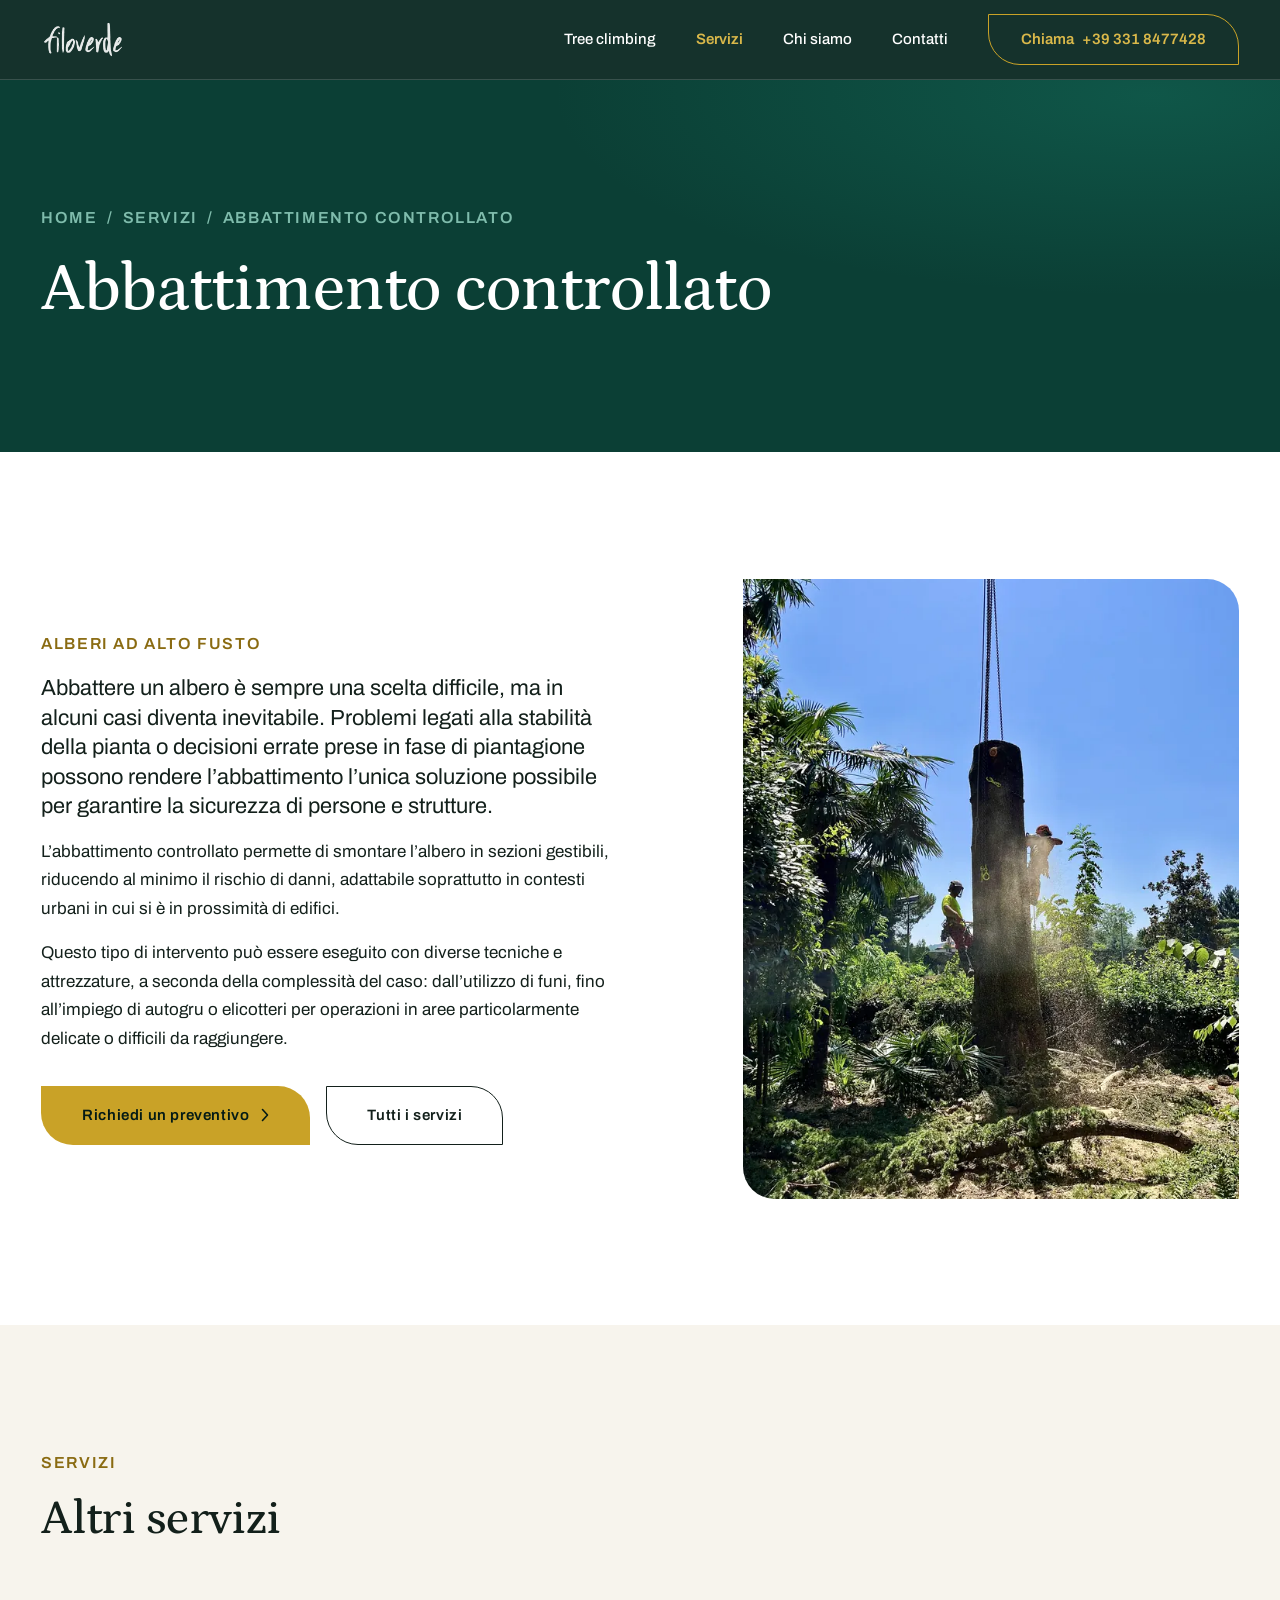
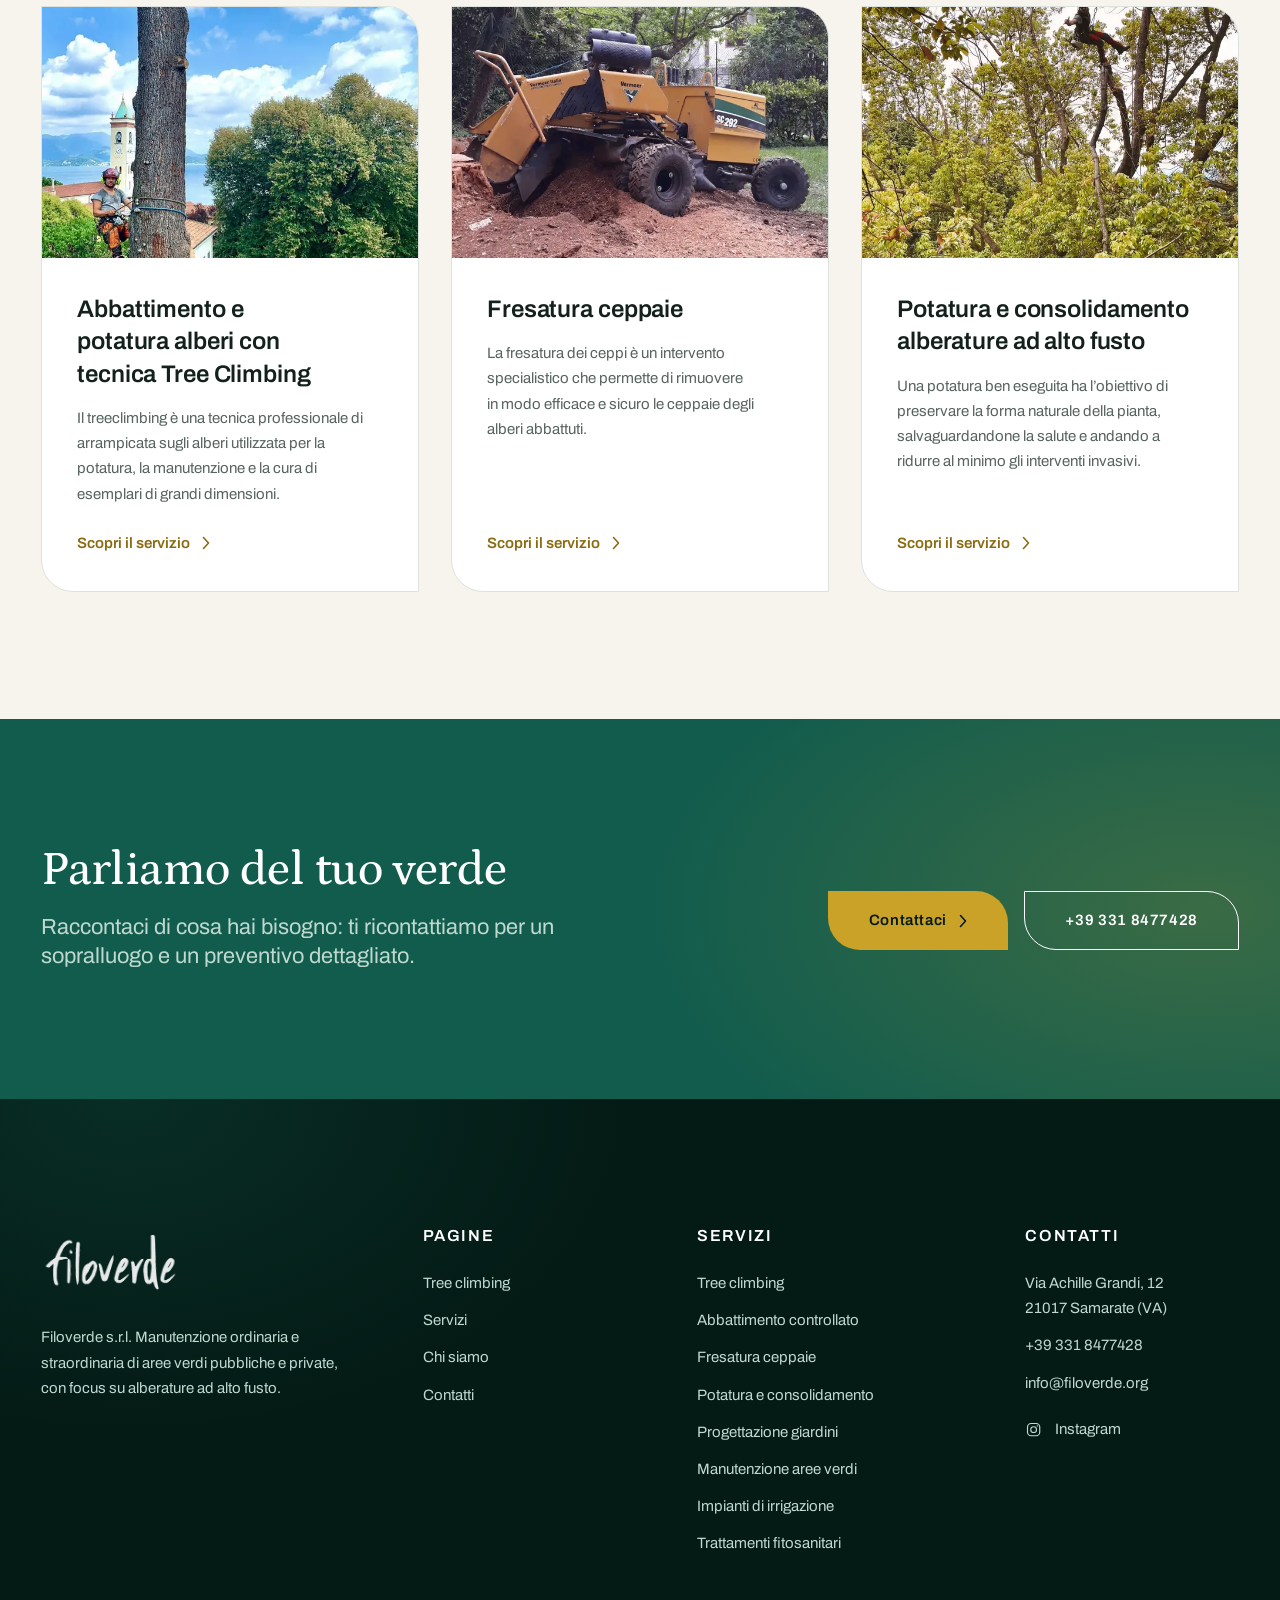
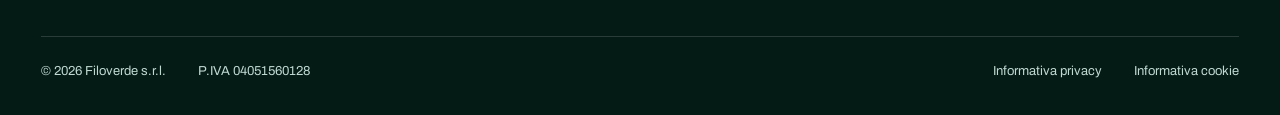
==== mockup/abbattimento-controllato.html @ c6e6986a "Mockup" ====
<!doctype html>
<html lang="it">
<head>
<meta charset="utf-8">
<meta name="viewport" content="width=device-width, initial-scale=1, viewport-fit=cover">
<meta name="theme-color" content="#0B3F35">
<link rel="icon" href="../assets/favicon/favicon.ico" sizes="48x48">
<link rel="icon" type="image/png" sizes="32x32" href="../assets/favicon/favicon32.png">
<link rel="icon" type="image/png" sizes="16x16" href="../assets/favicon/favicon16.png">
<link rel="icon" type="image/png" sizes="192x192" href="../assets/favicon/favicon192.png">
<link rel="apple-touch-icon" href="../assets/favicon/appletouchicon.png">
<title>Abbattimento controllato | Filoverde Srl</title>
<meta name="description" content="Abbattere un albero è sempre una scelta difficile, ma in alcuni casi diventa inevitabile.">
<link rel="preconnect" href="https://fonts.googleapis.com">
<link rel="preconnect" href="https://fonts.gstatic.com" crossorigin>
<link href="https://fonts.googleapis.com/css2?family=Archivo:ital,wght@0,400;0,500;0,600;1,400&amp;family=Petrona:ital,wght@0,400;0,500;0,600;1,400&amp;display=swap" rel="stylesheet">
<link rel="stylesheet" href="assets/css/style.css">
</head>
<body>
<a class="salta-al-contenuto" href="#contenuto">Salta al contenuto</a>

<header class="testata">
  <div class="contenitore testata__riga">
    <a class="testata__logo" href="index.html" aria-label="Filoverde, torna alla home">
      <img src="../assets/images/logo/logofiloverdebianco.webp" alt="Filoverde" width="604" height="330">
    </a>
    <button class="menu-toggle" type="button" aria-expanded="false" aria-controls="nav-principale" aria-label="Apri il menu"><svg class="menu-icona" viewBox="0 0 28 28" aria-hidden="true" focusable="false"><path class="menu-icona__asta" d="M7 5v18"/><path class="menu-icona__alto" d="M7 5h14"/><path class="menu-icona__medio" d="M7 14h10"/></svg></button>
    <nav class="testata__nav" id="nav-principale" aria-label="Navigazione principale">
      <ul>
        <li><a href="tree-climbing.html">Tree climbing</a></li>
        <li><a href="servizi.html" aria-current="true">Servizi</a></li>
        <li><a href="chi-siamo.html">Chi siamo</a></li>
        <li><a href="contatti.html">Contatti</a></li>
        <li><a class="testata__tel" href="tel:+393318477428"><span class="etichetta-tel">Chiama</span> +39 331 8477428</a></li>
      </ul>
    </nav>
  </div>
</header>

<main id="contenuto">
  <section class="pagina-testata">
    <div class="contenitore" data-reveal>
      <nav class="briciole" aria-label="Percorso"><a href="index.html">Home</a> &nbsp;/&nbsp; <a href="servizi.html">Servizi</a> &nbsp;/&nbsp; Abbattimento controllato</nav>
      <h1>Abbattimento controllato</h1>
    </div>
  </section>

  <section class="sezione">
    <div class="contenitore duecolonne">
      <div class="servizio__testo" data-reveal>
        <p class="etichetta">Alberi ad alto fusto</p>
        <p class="apertura">Abbattere un albero è sempre una scelta difficile, ma in alcuni casi diventa inevitabile. Problemi legati alla stabilità della pianta o decisioni errate prese in fase di piantagione possono rendere l’abbattimento l’unica soluzione possibile per garantire la sicurezza di persone e strutture.</p>
        <p>L’abbattimento controllato permette di smontare l’albero in sezioni gestibili, riducendo al minimo il rischio di danni, adattabile soprattutto in contesti urbani in cui si è in prossimità di edifici.</p>
        <p>Questo tipo di intervento può essere eseguito con diverse tecniche e attrezzature, a seconda della complessità del caso: dall’utilizzo di funi, fino all’impiego di autogru o elicotteri per operazioni in aree particolarmente delicate o difficili da raggiungere.</p>
        <div class="azioni">
          <a class="btn btn--primario" href="contatti.html">Richiedi un preventivo <svg class="freccia" viewBox="0 0 8 14" aria-hidden="true" focusable="false"><path d="M1.5 1.5 6.5 7l-5 5.5"/></svg></a>
          <a class="btn btn--fantasma" href="servizi.html">Tutti i servizi</a>
        </div>
      </div>
      <div class="ritratto" data-reveal><img src="../assets/images/foto/abbattimentocontrollato01.webp" srcset="../assets/images/foto/w640/abbattimentocontrollato01.webp 640w, ../assets/images/foto/w1024/abbattimentocontrollato01.webp 1024w, ../assets/images/foto/abbattimentocontrollato01.webp 1800w" sizes="(min-width:64em) 40vw, 100vw" alt="Fusto di un albero sezionato e calato a terra con funi durante un abbattimento controllato" width="1800" height="2400"></div>
    </div>
  </section>

  <section class="sezione sezione--chiara">
    <div class="contenitore">
      <div class="intro" data-reveal>
        <p class="etichetta">Servizi</p>
        <h2>Altri servizi</h2>
      </div>
      <div class="griglia scaglionato">
        <article class="scheda">
          <div class="scheda__media"><img src="../assets/images/foto/treeclimbingabbattimento01.webp" srcset="../assets/images/foto/w640/treeclimbingabbattimento01.webp 640w, ../assets/images/foto/treeclimbingabbattimento01.webp 1006w" sizes="(min-width:64em) 300px, (min-width:40em) 50vw, 100vw" alt="Arboricoltore in tree climbing sul fusto di un albero ad alto fusto" width="1006" height="1130" loading="lazy"></div>
          <div class="scheda__corpo">
            <h3><a class="scheda__titolo" href="tree-climbing.html">Abbattimento e potatura alberi con tecnica Tree Climbing</a></h3>
            <p>Il treeclimbing è una tecnica professionale di arrampicata sugli alberi utilizzata per la potatura, la manutenzione e la cura di esemplari di grandi dimensioni.</p>
            <span class="scheda__vai" aria-hidden="true">Scopri il servizio <svg class="freccia" viewBox="0 0 8 14" aria-hidden="true" focusable="false"><path d="M1.5 1.5 6.5 7l-5 5.5"/></svg></span>
          </div>
        </article>
        <article class="scheda">
          <div class="scheda__media"><img src="../assets/images/foto/fresaturaceppaia01.webp" srcset="../assets/images/foto/w640/fresaturaceppaia01.webp 640w, ../assets/images/foto/fresaturaceppaia01.webp 900w" sizes="(min-width:64em) 300px, (min-width:40em) 50vw, 100vw" alt="Fresa per ceppaie al lavoro su un ceppo residuo" width="900" height="1600" loading="lazy"></div>
          <div class="scheda__corpo">
            <h3><a class="scheda__titolo" href="fresatura-ceppaie.html">Fresatura ceppaie</a></h3>
            <p>La fresatura dei ceppi è un intervento specialistico che permette di rimuovere in modo efficace e sicuro le ceppaie degli alberi abbattuti.</p>
            <span class="scheda__vai" aria-hidden="true">Scopri il servizio <svg class="freccia" viewBox="0 0 8 14" aria-hidden="true" focusable="false"><path d="M1.5 1.5 6.5 7l-5 5.5"/></svg></span>
          </div>
        </article>
        <article class="scheda">
          <div class="scheda__media"><img src="../assets/images/foto/treeclimbingchiomaalta01.webp" srcset="../assets/images/foto/w640/treeclimbingchiomaalta01.webp 640w, ../assets/images/foto/w1024/treeclimbingchiomaalta01.webp 1024w, ../assets/images/foto/treeclimbingchiomaalta01.webp 1800w" sizes="(min-width:64em) 300px, (min-width:40em) 50vw, 100vw" alt="Operatore su fune nella chioma alta di un albero" width="1800" height="2400" loading="lazy"></div>
          <div class="scheda__corpo">
            <h3><a class="scheda__titolo" href="potatura-consolidamento.html">Potatura e consolidamento alberature ad alto fusto</a></h3>
            <p>Una potatura ben eseguita ha l’obiettivo di preservare la forma naturale della pianta, salvaguardandone la salute e andando a ridurre al minimo gli interventi invasivi.</p>
            <span class="scheda__vai" aria-hidden="true">Scopri il servizio <svg class="freccia" viewBox="0 0 8 14" aria-hidden="true" focusable="false"><path d="M1.5 1.5 6.5 7l-5 5.5"/></svg></span>
          </div>
        </article>
      </div>
    </div>
  </section>

  <section class="fascia-cta">
    <div class="contenitore">
      <div>
        <h2>Parliamo del tuo verde</h2>
        <p>Raccontaci di cosa hai bisogno: ti ricontattiamo per un sopralluogo e un preventivo dettagliato.</p>
      </div>
      <div class="fascia-cta__azioni azioni">
        <a class="btn btn--primario" href="contatti.html">Contattaci <svg class="freccia" viewBox="0 0 8 14" aria-hidden="true" focusable="false"><path d="M1.5 1.5 6.5 7l-5 5.5"/></svg></a>
        <a class="btn btn--fantasma" href="tel:+393318477428">+39 331 8477428</a>
      </div>
    </div>
  </section>

</main>

<footer class="pie">
  <div class="contenitore">
    <div class="pie__griglia">
      <div>
        <img class="pie__logo" src="../assets/images/logo/logofiloverdebianco.webp" alt="Filoverde" width="604" height="330" loading="lazy">
        <p>Filoverde s.r.l. Manutenzione ordinaria e straordinaria di aree verdi pubbliche e private, con focus su alberature ad alto fusto.</p>
      </div>
      <div>
        <h3>Pagine</h3>
        <ul>
          <li><a href="tree-climbing.html">Tree climbing</a></li>
          <li><a href="servizi.html">Servizi</a></li>
          <li><a href="chi-siamo.html">Chi siamo</a></li>
          <li><a href="contatti.html">Contatti</a></li>
        </ul>
      </div>
      <div>
        <h3>Servizi</h3>
        <ul class="pie__servizi">
          <li><a href="tree-climbing.html">Tree climbing</a></li>
          <li><a href="abbattimento-controllato.html">Abbattimento controllato</a></li>
          <li><a href="fresatura-ceppaie.html">Fresatura ceppaie</a></li>
          <li><a href="potatura-consolidamento.html">Potatura e consolidamento</a></li>
          <li><a href="progettazione-giardini.html">Progettazione giardini</a></li>
          <li><a href="manutenzione-aree-verdi.html">Manutenzione aree verdi</a></li>
          <li><a href="impianti-irrigazione.html">Impianti di irrigazione</a></li>
          <li><a href="trattamenti-fitosanitari.html">Trattamenti fitosanitari</a></li>
        </ul>
      </div>
      <div>
        <h3>Contatti</h3>
        <ul>
          <li><a href="https://www.google.it/maps/place/Via+Achille+Grandi,+12,+21017+Samarate+VA/@45.6338432,8.7834345,17z/data=!3m1!4b1!4m6!3m5!1s0x47868a1aed6e4475:0x89fbb16073cb19a6!8m2!3d45.6338432!4d8.7860094!16s%2Fg%2F11c196dpxr?entry=ttu&amp;g_ep=EgoyMDI2MTAwNy4wIKXMDSoASAFQAw%3D%3D" target="_blank" rel="noopener noreferrer">Via Achille Grandi, 12<br>21017 Samarate (VA)<span class="sr-only"> (apre Google Maps in una nuova scheda)</span></a></li>
          <li><a href="tel:+393318477428">+39 331 8477428</a></li>
          <li><a href="mailto:info@filoverde.org">info@filoverde.org</a></li>
          <li><a class="social" href="https://www.instagram.com/filoverdesrl/" target="_blank" rel="noopener noreferrer"><svg class="social__icona" viewBox="0 0 24 24" aria-hidden="true" focusable="false"><rect x="3.5" y="3.5" width="17" height="17" rx="5"/><circle cx="12" cy="12" r="4"/><circle class="social__punto" cx="17.2" cy="6.8" r="1"/></svg> Instagram<span class="sr-only"> (si apre in una nuova scheda)</span></a></li>
        </ul>
      </div>
    </div>
    <div class="pie__legale">
      <span>&copy; 2026 Filoverde s.r.l.</span>
      <span>P.IVA 04051560128</span>
      <ul class="pie__link"><li><a href="https://www.filoverde.org/informativa-sulla-privacy" target="_blank" rel="noopener noreferrer">Informativa privacy</a></li><li><a href="https://www.filoverde.org/informativa-sui-cookie" target="_blank" rel="noopener noreferrer">Informativa cookie</a></li></ul>
    </div>
  </div>
</footer>

<script src="assets/js/nav.js"></script>
</body>
</html>
---- mockup/assets/css/style.css ----
/* ==========================================================================
   Filo Verde - Design System (mockup)

   Il marchio e' un pennello a mano: il font display lo richiama.
   Forma a foglia e corda usate con parsimonia, in pochi punti scelti.
   ========================================================================== */

:root{

  /* --- Colore ----------------------------------------------------------- */
  --verde-950:#041A15;
  --verde-900:#07261F;
  --verde-800:#0B3F35;   /* dal sito attuale */
  --verde-700:#125C4D;   /* dal sito attuale */
  --verde-500:#1B947B;   /* dal sito attuale */
  --verde-300:#7FBCAC;
  --verde-200:#BFD9D1;
  --verde-050:#EDF3F0;

  /* Ottone: accento. Il gradino cambia col fondo, per restare sopra AA.
     400 su fondo scuro (6.14:1 su verde-800)
     600 su fondo chiaro (5.01:1 su bianco)
     500 come riempimento, con testo verde-950 sopra (7.46:1) */
  --ottone-700:#6B5210;
  --ottone-600:#8A6B12;
  --ottone-500:#C9A227;
  --ottone-400:#D9B84A;
  --ottone-100:#F3EAD0;

  --corteccia:#6B5A48;
  --sabbia:#F7F4ED;
  --carta:#FFFFFF;
  --inchiostro:#13201B;
  --grigio:#56635E;
  --linea:#DCE3DF;
  --linea-scura:rgba(255,255,255,.15);

  /* --- Tipografia -------------------------------------------------------
     Petrona: serif umanista caldo, di radice calligrafica ma non decorativo.
     Organico e leggibile, in contrasto col grotesque geometrico di Archivo.
     Display solo per h1, h2 e citazione; tutto il resto e' Archivo.
     ---------------------------------------------------------------------- */
  --font-display:"Petrona","Iowan Old Style",Georgia,serif;
  --font-testo:"Archivo",system-ui,-apple-system,sans-serif;

  --t-micro:.75rem;
  --t-xs:.8125rem;
  --t-sm:.9375rem;
  --t-etichetta:clamp(.8125rem,.62rem + .9vw,1rem); /* occhielli: 16px da ~680px in su, piu' piccoli su telefono per restare su una riga */
  --t-body:clamp(1rem,.97rem + .16vw,1.0625rem);
  --t-lead:clamp(1.125rem,1.03rem + .42vw,1.375rem);
  --t-h4:clamp(1.0625rem,1.02rem + .2vw,1.1875rem);
  --t-h3:clamp(1.25rem,1.11rem + .6vw,1.5rem);
  --t-h2:clamp(1.875rem,1.42rem + 1.95vw,3rem);
  --t-h1:clamp(2.375rem,1.65rem + 3.2vw,4.5rem);
  --t-cifra:clamp(2.25rem,1.6rem + 2.6vw,3.25rem);

  --interlinea-stretta:1.08;
  --interlinea-media:1.35;
  --interlinea-larga:1.68;

  /* --- Spazio ----------------------------------------------------------- */
  --s1:.25rem; --s2:.5rem;  --s3:.75rem; --s4:1rem;   --s5:1.25rem;
  --s6:1.5rem; --s7:2rem;   --s8:2.5rem; --s9:3rem;   --s10:4rem;
  --s11:5rem;  --s12:6rem;

  --spazio-sezione:clamp(4.5rem,2.8rem + 6.4vw,8.5rem);
  --spazio-blocco:clamp(2.5rem,1.9rem + 2.4vw,4rem);
  --spazio-elemento:var(--s6);
  --gap-griglia:clamp(1.25rem,.9rem + 1.4vw,2rem);
  --padding-carta:clamp(1.5rem,1.15rem + 1.3vw,2.25rem);

  --altezza-testata:clamp(62px,6.2vw,80px);
  --gutter:clamp(1.25rem,.65rem + 2.4vw,3.5rem);
  --max:80rem;
  --max-testo:36rem;

  /* --- Forma -------------------------------------------------------------
     La foglia resta, ma solo come forma dei contenitori immagine e dei
     bottoni. Niente foglioline sparse per la pagina.
     ---------------------------------------------------------------------- */
  --r-minimo:3px;
  --r-foglia:clamp(1.25rem,.9rem + 1.4vw,2rem);
  --foglia:0 var(--r-foglia) 0 var(--r-foglia);
  --foglia-inversa:var(--r-foglia) 0 var(--r-foglia) 0;

  --bordo:1px solid var(--linea);
  --ease:cubic-bezier(.33,.8,.4,1);
  --ease-organico:cubic-bezier(.34,1.3,.5,1);
  --transizione:300ms var(--ease);
}

/* --- Reset ---------------------------------------------------------------- */
*,*::before,*::after{box-sizing:border-box}
html{-webkit-text-size-adjust:100%;-webkit-tap-highlight-color:rgba(201,162,39,.25);scroll-behavior:smooth}
body{
  margin:0;
  font-family:var(--font-testo);
  font-size:var(--t-body);
  line-height:var(--interlinea-larga);
  color:var(--inchiostro);
  background:var(--carta);
  -webkit-font-smoothing:antialiased;
  overflow-x:hidden;
}
img{max-width:100%;height:auto;display:block}
svg{display:block}

h1,h2{
  font-family:var(--font-display);font-weight:500;
  line-height:var(--interlinea-stretta);letter-spacing:-.012em;
  margin:0;text-wrap:balance;
}
h1{font-size:var(--t-h1)}
h2{font-size:var(--t-h2)}
h3,h4{
  font-family:var(--font-testo);font-weight:600;
  line-height:var(--interlinea-media);letter-spacing:-.005em;
  margin:0;text-wrap:balance;
}
h3{font-size:var(--t-h3)}
h4{font-size:var(--t-h4)}
p{margin:0 0 var(--s4);max-width:var(--max-testo);text-wrap:pretty}
p:last-child{margin-bottom:0}
a{color:inherit}
ul,ol{margin:0;padding:0;list-style:none}
strong{font-weight:600}

:focus-visible{outline:2px solid var(--ottone-500);outline-offset:4px;border-radius:var(--r-minimo)}

.salta-al-contenuto{
  position:absolute;left:var(--s4);top:-5rem;z-index:100;
  background:var(--ottone-500);color:var(--verde-950);font-weight:600;
  padding:var(--s3) var(--s6);border-radius:var(--r-minimo);transition:top var(--transizione);
}
.salta-al-contenuto:focus{top:var(--s4)}

/* ==========================================================================
   Freccia: tratto sottile con punta. Si sposta di poco al passaggio.
   ========================================================================== */
.freccia{
  width:.5rem;height:.875rem;flex:none;overflow:visible;
  fill:none;stroke:currentColor;stroke-width:1.6;
  stroke-linecap:round;stroke-linejoin:round;
  transition:transform 280ms var(--ease);
}
/* Dentro il disco la freccia resta ferma: spostarla la farebbe uscire dal centro */

/* ==========================================================================
   Layout
   ========================================================================== */
.contenitore{
  width:100%;max-width:var(--max);margin-inline:auto;
  padding-left:max(var(--gutter),env(safe-area-inset-left));
  padding-right:max(var(--gutter),env(safe-area-inset-right));
}
.sezione{padding-block:var(--spazio-sezione)}
.sezione--scura{
  background:var(--verde-800);color:var(--verde-050);
  background-image:radial-gradient(120% 90% at 88% 0%,rgba(27,148,123,.24),transparent 60%);
}
.sezione--scura h1,.sezione--scura h2,.sezione--scura h3,.sezione--scura h4{color:#fff}
.sezione--chiara{background:var(--sabbia)}

/* Etichetta: unico set tipografico per tutti gli occhielli del sito.
   Le altre regole (.filo__anno, figcaption, h3 di contatti e footer,
   briciole) ereditano da qui e definiscono solo colore e margini. */
.etichetta,.filo__anno,.citazione figcaption,.contatti__blocco h3,.pie h3,.briciole{
  font-family:var(--font-testo);font-size:var(--t-etichetta);font-weight:600;
  letter-spacing:.1em;text-transform:uppercase;line-height:var(--interlinea-media);
}
.etichetta{
  display:block;color:var(--ottone-600);
  margin:0 0 var(--s5);
}
.sezione--scura .etichetta,.hero .etichetta{color:var(--ottone-400)}

.intro{max-width:var(--max-testo);margin-bottom:var(--spazio-blocco)}
.intro h2{margin-bottom:var(--s5)}
/* Variante a due colonne: titolo a sinistra, testo a destra.
   Occupa la larghezza disponibile senza aggiungere contenuto. */
/* Titolo lungo senza testo di supporto: si allarga invece di stare in colonna */
.intro--ampia{max-width:54rem}
/* Le etichette sono <p class="etichetta">: vanno escluse dagli stili dei paragrafi,
   altrimenti questi (specificita' maggiore) ne cambiano corpo, interlinea e colore. */
.intro p:not(.etichetta){font-size:var(--t-lead);line-height:var(--interlinea-media);color:var(--grigio)}
.intro p:not(.etichetta)+p:not(.etichetta){margin-top:var(--s4)}
.sezione--scura .intro p:not(.etichetta){color:var(--verde-200)}
.intro p.nota{font-size:var(--t-sm);line-height:var(--interlinea-larga);margin-top:var(--s4)}
.sezione--scura .intro p.nota{color:var(--verde-300)}

/* --- Ingresso allo scroll -------------------------------------------------- */
[data-reveal]{opacity:0;transform:translateY(18px);transition:opacity 760ms var(--ease),transform 760ms var(--ease)}
[data-reveal].e-visibile{opacity:1;transform:none}
.scaglionato>*{opacity:0;transform:translateY(18px);transition:opacity 700ms var(--ease),transform 700ms var(--ease)}
.scaglionato.e-visibile>*{opacity:1;transform:none}
.scaglionato.e-visibile>*:nth-child(1){transition-delay:0ms}
.scaglionato.e-visibile>*:nth-child(2){transition-delay:100ms}
.scaglionato.e-visibile>*:nth-child(3){transition-delay:200ms}
.scaglionato.e-visibile>*:nth-child(4){transition-delay:300ms}
.scaglionato.e-visibile>*:nth-child(5){transition-delay:400ms}
.scaglionato.e-visibile>*:nth-child(6){transition-delay:500ms}
.scaglionato.e-visibile>*:nth-child(7){transition-delay:600ms}

/* ==========================================================================
   Bottoni
   ========================================================================== */
.btn{
  display:inline-flex;align-items:center;gap:var(--s3);
  min-height:54px;padding:var(--s4) var(--s8);
  font-size:var(--t-sm);font-weight:600;letter-spacing:.04em;
  text-decoration:none;border:1.5px solid transparent;
  border-radius:var(--foglia);cursor:pointer;
  transition:border-radius 520ms var(--ease-organico),background var(--transizione),color var(--transizione),border-color var(--transizione);
}
.btn--primario{background:var(--ottone-500);color:var(--verde-950)}
.btn--fantasma{border-color:currentColor;background:none;color:inherit}
.azioni{display:flex;flex-wrap:wrap;gap:var(--s4);margin-top:var(--spazio-elemento)}

.collegamento{
  display:inline-flex;align-items:center;gap:var(--s3);min-height:44px;
  font-size:var(--t-sm);font-weight:600;letter-spacing:.04em;
  text-decoration:none;color:var(--ottone-600);
}
.sezione--scura .collegamento,.entrypoint__carta .collegamento{color:var(--ottone-400)}

/* ==========================================================================
   Header
   ========================================================================== */
.testata{
  position:sticky;top:0;z-index:50;
  background:rgba(7,38,31,.94);
  -webkit-backdrop-filter:saturate(1.5) blur(12px);
  backdrop-filter:saturate(1.5) blur(12px);
  color:#fff;border-bottom:1px solid var(--linea-scura);
}
.testata__riga{
  display:flex;align-items:center;gap:var(--s8);
  min-height:var(--altezza-testata);
}
.testata__logo{display:block;flex:none;padding-block:var(--s2);transition:opacity var(--transizione)}
.testata__logo img{height:clamp(34px,3.6vw,46px);width:auto}
.testata__nav{margin-left:auto}
.testata__nav>ul{display:flex;gap:var(--s8);align-items:center}
.testata__nav a{
  position:relative;display:block;padding:var(--s3) 0;text-decoration:none;
  font-size:var(--t-sm);font-weight:500;
  transition:color var(--transizione);
}
.testata__nav a[aria-current="page"],.testata__nav a[aria-current="true"]{font-weight:600;color:var(--ottone-400)}
/* CTA telefono */
.testata__nav .testata__tel{
  display:inline-flex;align-items:center;gap:var(--s2);
  font-size:var(--t-sm);font-weight:600;text-decoration:none;white-space:nowrap;
  min-height:44px;padding:var(--s3) var(--s7);
  border:1.5px solid var(--ottone-500);border-radius:var(--foglia);
  color:var(--ottone-400);
  transition:border-radius 520ms var(--ease-organico),background var(--transizione),color var(--transizione);
}
.menu-toggle{display:none}

/* ==========================================================================
   Hero a tutta immagine
   ========================================================================== */
.hero{
  position:relative;isolation:isolate;
  min-height:calc(100vh - var(--altezza-testata));
  min-height:calc(100svh - var(--altezza-testata));
  display:grid;align-items:end;
  background:var(--verde-900);color:#fff;overflow:hidden;
}
.hero__sfondo{position:absolute;inset:0;z-index:-2}
.hero__sfondo img{width:100%;height:100%;object-fit:cover;object-position:center 42%}
.hero::after{
  content:"";position:absolute;inset:0;z-index:-1;
  background:
    linear-gradient(180deg,rgba(4,26,21,.72) 0%,rgba(4,26,21,.30) 30%,rgba(4,26,21,.62) 66%,rgb(4,26,21) 100%),
    linear-gradient(90deg,rgba(4,26,21,.70) 0%,transparent 62%);
}
.hero__contenuto{padding-block:var(--spazio-sezione);width:100%}
.hero h1{max-width:16ch;margin-bottom:var(--s6);text-shadow:0 2px 24px rgba(4,26,21,.45)}
.hero__sottotitolo{
  color:var(--verde-200);font-size:var(--t-lead);line-height:var(--interlinea-media);
  max-width:34rem;
}
.hero .azioni{margin-top:var(--s9)}
/* Didascalia: una riga sola, piccola, in basso a destra */
.hero__didascalia{
  position:absolute;right:var(--gutter);bottom:var(--s7);z-index:1;
  margin:0;max-width:calc(100% - var(--gutter) * 2);
  font-size:var(--t-micro);font-weight:500;letter-spacing:.1em;text-transform:uppercase;
  color:var(--verde-200);white-space:nowrap;overflow:hidden;text-overflow:ellipsis;
}

/* --- Blocco testo + ritratto ----------------------------------------------- */
.duecolonne{display:grid;grid-template-columns:1fr;gap:var(--spazio-blocco);align-items:center}
.duecolonne h2{margin-bottom:var(--s5)}
.ritratto img{width:100%;aspect-ratio:4/5;object-fit:cover;border-radius:var(--foglia)}
.ritratto--paesaggio img{aspect-ratio:4/3}
.servizio__testo .apertura{font-size:var(--t-lead);line-height:var(--interlinea-media)}
.servizio__testo h2{
  font-family:var(--font-testo);font-size:var(--t-h3);font-weight:600;
  line-height:var(--interlinea-media);letter-spacing:-.005em;margin:var(--s7) 0 var(--s3);
}
.servizio__testo .etichetta+h2{margin-top:0}
.servizio__testo .azioni{margin-top:var(--s7)}
/* Elenco: anelli ottone al posto dei trattini */
.elenco{display:grid;gap:var(--s3);margin:0 0 var(--s5);max-width:var(--max-testo)}
.elenco li{position:relative;padding-left:var(--s6)}
.elenco li::before{
  content:"";position:absolute;left:0;top:.62em;width:.55rem;height:.55rem;
  border-radius:50%;border:2px solid var(--ottone-500);
}

/* ==========================================================================
   Entry point
   ========================================================================== */
/* Banda di respiro fra hero e primo blocco: evita che risultino attaccati */
/* Dopo la hero: fondo sabbia, card contenute e sfalsate.
   La hero chiude con un angolo a foglia, cosi' il passaggio foto -> foto
   passa da un cambio di fondo e di forma, non da un semplice spazio. */
.dopo-hero{background:var(--verde-950)}
.entrypoint{display:grid;grid-template-columns:1fr;gap:2px;background:var(--verde-950)}
.entrypoint__carta{
  position:relative;display:flex;flex-direction:column;justify-content:flex-end;
  min-height:clamp(21rem,38vw,30rem);
  padding:var(--s10) var(--padding-carta) var(--s9);
  color:#fff;text-decoration:none;overflow:hidden;isolation:isolate;
}
.entrypoint__carta img{position:absolute;inset:0;width:100%;height:100%;object-fit:cover;z-index:-2}
.entrypoint__carta::after{
  content:"";position:absolute;inset:0;z-index:-1;
  background:linear-gradient(180deg,rgb(4,26,21) 0%,rgba(4,26,21,.08) 28%,rgba(4,26,21,.58) 56%,rgba(4,26,21,.92) 100%);
  transition:background 460ms var(--ease);
}
.entrypoint__carta h3{font-size:var(--t-h3);margin-bottom:var(--s4)}
.entrypoint__carta p{color:var(--verde-200);margin-bottom:var(--s6);max-width:26rem}

/* ==========================================================================
   Corda verticale con nodi - unico punto in cui compare la corda
   ========================================================================== */
.filo{display:grid;grid-template-columns:1fr;gap:var(--spazio-blocco)}
.filo__testo h2{margin-bottom:var(--s5)}
.filo__testo p:not(.etichetta){color:var(--grigio)}
.sezione--scura .filo__testo p:not(.etichetta){color:var(--verde-200)}
.filo__elenco{position:relative;padding-left:var(--s9)}
/* Corda: due capi sottili che si intrecciano, non piu' una fune spessa.
   Larga 3px, centro a 1.5px: i nodi si allineano su quel centro. */
.corda{
  position:absolute;left:0;top:0;bottom:0;width:3px;border-radius:2px;
  background:linear-gradient(180deg,var(--ottone-500),var(--verde-500));
  opacity:.85;
  transform:scaleY(0);transform-origin:top;
  transition:transform 1200ms var(--ease);
}
.corda::before{
  content:"";position:absolute;inset:0;border-radius:inherit;
  background:repeating-linear-gradient(126deg,
    rgba(255,255,255,.42) 0 2px,
    transparent 2px 5px);
}
.e-visibile>.corda,.e-visibile .corda{transform:scaleY(1)}
.filo__voce{position:relative;padding-block:var(--s7)}
.filo__voce:first-child{padding-top:var(--s2)}
.filo__voce:last-child{padding-bottom:0}
/* Nodo centrato sulla corda: 11px di diametro, centro a 1.5px dal bordo
   sinistro dell'elenco, cioe' left = -(padding) + 1.5 - 5.5 */
.filo__voce::before{
  content:"";position:absolute;left:calc(-1 * var(--s9) - 4px);top:calc(var(--s7) + .32em);
  width:11px;height:11px;border-radius:50%;
  background:var(--carta);border:2.5px solid var(--ottone-500);
  box-shadow:0 0 0 4px var(--carta);
}
.filo__voce:first-child::before{top:calc(var(--s2) + .32em)}
.sezione--chiara .filo__voce::before{background:var(--sabbia);box-shadow:0 0 0 4px var(--sabbia)}
.sezione--scura .filo__voce::before{background:var(--verde-800);border-color:var(--ottone-400);box-shadow:0 0 0 4px var(--verde-800)}
.filo__anno{
  display:block;color:var(--ottone-600);margin-bottom:var(--s2);
}
.sezione--scura .filo__anno{color:var(--ottone-400)}
.filo__voce h3{margin-bottom:var(--s3)}
.filo__voce p{margin:0;color:var(--grigio)}
.sezione--scura .filo__voce p{color:var(--verde-200)}

/* ==========================================================================
   Indice servizi
   ========================================================================== */
.indice{border-top:var(--bordo)}
.indice__voce{
  position:relative;display:grid;grid-template-columns:auto 1fr;
  gap:var(--s6);align-items:center;
  padding:var(--s8) var(--s4) var(--s8) 0;
  border-bottom:var(--bordo);text-decoration:none;
  transition:padding-left 440ms var(--ease),background var(--transizione);
}
a.indice__voce{grid-template-columns:auto 1fr auto}
/* Freccia in colonna propria, dentro un disco che si riempie al passaggio */
.indice__vai{
  display:grid;place-items:center;flex:none;
  width:2.75rem;height:2.75rem;border-radius:50%;
  border:1px solid var(--linea);color:var(--ottone-600);
  transition:background var(--transizione),border-color var(--transizione),color var(--transizione);
}
.indice__anelli{
  position:relative;width:3rem;height:3rem;flex:none;
  display:grid;place-items:center;border-radius:50%;
  background:
    radial-gradient(circle,transparent 0 42%,var(--ottone-100) 42% 52%,transparent 52% 68%,var(--ottone-100) 68% 76%,transparent 76%);
  transition:transform 620ms var(--ease-organico);
}
.indice__num{
  font-family:var(--font-testo);font-weight:600;font-size:var(--t-sm);
  color:var(--ottone-600);font-variant-numeric:tabular-nums;line-height:1;
}
.indice__titolo{
  display:block;font-family:var(--font-testo);font-weight:600;
  font-size:var(--t-h3);line-height:var(--interlinea-media);
}
.indice__voce p{margin:var(--s3) 0 0;color:var(--grigio);font-size:var(--t-sm)}

/* ==========================================================================
   Schede
   ========================================================================== */
.griglia{display:grid;grid-template-columns:1fr;gap:var(--gap-griglia)}
.scheda{
  display:flex;flex-direction:column;background:var(--carta);
  border:var(--bordo);border-radius:var(--foglia);overflow:hidden;
  transition:border-radius 560ms var(--ease-organico),border-color var(--transizione);
}
.scheda__media{overflow:hidden}
.scheda img{
  width:100%;aspect-ratio:3/2;object-fit:cover;
  filter:saturate(.94);transition:filter 620ms var(--ease);
}
.scheda__corpo{display:flex;flex-direction:column;flex:1;gap:var(--s4);padding:var(--padding-carta)}
.scheda h3{margin:0}
.scheda p{color:var(--grigio);font-size:var(--t-sm);margin:0}
.scheda__tag{margin-top:auto;padding-top:var(--s2);display:flex;flex-wrap:wrap;gap:var(--s2)}
.scheda__tag li{
  font-size:var(--t-micro);font-weight:600;letter-spacing:.05em;text-transform:uppercase;
  background:var(--sabbia);color:var(--verde-700);
  padding:var(--s1) var(--s4);border-radius:var(--r-minimo);
}
.scheda__azione{margin:var(--s2) 0 0}
.scheda__azione a{display:inline-flex;align-items:center;gap:var(--s3);min-height:44px;font-size:var(--t-sm);font-weight:600;color:var(--ottone-600);text-decoration:none}
/* Card cliccabile: il link del titolo si estende su tutta la card */
.scheda{position:relative}
.scheda__titolo{color:inherit;text-decoration:none}
.scheda__titolo::after{content:"";position:absolute;inset:0;z-index:1}
.scheda:focus-within{border-color:var(--ottone-500)}
.scheda__titolo:focus-visible{outline:0}
.scheda:has(.scheda__titolo:focus-visible){outline:2px solid var(--ottone-500);outline-offset:4px}
.scheda__vai{
  margin-top:auto;padding-top:var(--s2);
  display:inline-flex;align-items:center;gap:var(--s3);
  font-size:var(--t-sm);font-weight:600;color:var(--ottone-600);
}
.griglia--quattro{grid-template-columns:1fr}

/* ==========================================================================
   Recensioni
   ========================================================================== */
.recensioni{display:grid;grid-template-columns:1fr;gap:var(--gap-griglia)}
.recensione{
  margin:0; /* annulla il margine di 40px che i browser danno a <figure> */
  display:flex;flex-direction:column;gap:var(--s6);
  padding:var(--padding-carta);
  background:var(--carta);border:var(--bordo);border-radius:var(--foglia);
  transition:border-radius 560ms var(--ease-organico),border-color var(--transizione);
}
.recensione blockquote{margin:0;font-size:var(--t-body);line-height:var(--interlinea-larga);color:var(--inchiostro)}
.recensione blockquote p{max-width:none}
.recensione figcaption{margin-top:auto;padding-top:var(--s5);border-top:var(--bordo);font-size:var(--t-sm)}
.recensione__nome{display:block;font-weight:600}
.recensione__ruolo{display:block;color:var(--grigio);font-size:var(--t-sm);margin-top:var(--s1)}
.recensione--vuota{border-style:dashed}
.recensione--vuota blockquote{color:var(--grigio)}

/* ==========================================================================
   Dati
   ========================================================================== */
.dati{display:grid;grid-template-columns:1fr;gap:var(--gap-griglia)}
.dati-sotto{margin-top:var(--spazio-blocco)}
.dati__voce{position:relative;border-top:2px solid var(--ottone-500);padding-top:var(--s6)}
.dati__num{
  display:block;font-family:var(--font-testo);font-weight:600;
  font-size:var(--t-cifra);line-height:var(--interlinea-stretta);
  letter-spacing:-.02em;font-variant-numeric:tabular-nums;
}
.dati__eti{display:block;margin-top:var(--s3);font-size:var(--t-sm);color:var(--grigio)}
.sezione--scura .dati__eti{color:var(--verde-200)}
.dati__eti strong{display:block;color:var(--inchiostro);margin-bottom:var(--s1)}
.sezione--scura .dati__eti strong{color:#fff}

/* ==========================================================================
   Citazione
   ========================================================================== */
.citazione{max-width:44rem;margin:0 auto;text-align:center}
.citazione__foglia{width:2.25rem;height:2.25rem;margin:0 auto var(--s7);color:var(--ottone-400)}
.citazione blockquote{
  margin:0;font-family:var(--font-display);font-weight:400;
  font-size:clamp(1.875rem,1.25rem + 2.4vw,3.25rem);line-height:var(--interlinea-stretta);
}
.citazione blockquote p{max-width:none;margin:0}
.citazione figcaption{
  margin-top:var(--s7);color:var(--ottone-400);
}

/* ==========================================================================
   Marchi
   ========================================================================== */
.marchi{display:flex;flex-wrap:wrap;align-items:center;gap:var(--s9) var(--s10)}
.marchi img{
  height:clamp(50px,6.5vw,72px);width:auto;object-fit:contain;
  filter:grayscale(1);opacity:.55;
  transition:filter var(--transizione),opacity var(--transizione);
}

/* ==========================================================================
   Galleria
   ========================================================================== */
/* Galleria a colonne: ogni foto tiene le proporzioni originali (nessun ritaglio)
   e il browser bilancia le colonne, quindi non restano mai celle vuote
   qualunque sia il numero di foto. */
.galleria{column-count:2;column-gap:var(--s3)}
.galleria figure{
  break-inside:avoid;margin:0 0 var(--s3);overflow:hidden;
  border-radius:var(--foglia);
  transition:border-radius 560ms var(--ease-organico);
}
.galleria img{width:100%;height:auto;filter:saturate(.94);transition:filter 620ms var(--ease)}

/* ==========================================================================
   Forma a quadrifoglio (Chi siamo, "Il nostro approccio")
   Quattro foto uguali compongono un quadrifoglio: ogni foglia e' una foto in forma di
   foglia (due angoli opposti arrotondati all'80%, gli altri due vivi come punte).
   In alto a sinistra e in basso a destra la punta e' sulla diagonale \\, nelle altre due
   sulla diagonale /: le basi convergono al centro e le punte guardano all'esterno.
   Griglia 2x2 e rapporto 1:1: ogni foto ha lo stesso lato, circa 252px su desktop e 164px
   su telefono, e la forma e' identica a ogni larghezza di schermo.
   ========================================================================== */
.forma-sezione{display:grid;grid-template-columns:1fr;gap:var(--spazio-blocco);align-items:center}
.forma-sezione .intro{margin-bottom:0}
.forma-quadrifoglio{
  display:grid;gap:var(--s3);
  grid-template-columns:repeat(2,minmax(0,1fr));
  grid-template-rows:repeat(2,minmax(0,1fr));
  aspect-ratio:1/1;width:100%;max-width:32rem;margin-inline:auto;
}
.forma-quadrifoglio figure{margin:0;height:100%;overflow:hidden}
.forma-quadrifoglio img{width:100%;height:100%;object-fit:cover;filter:saturate(.94);transition:filter 620ms var(--ease)}
.forma-quadrifoglio__a,.forma-quadrifoglio__d{border-radius:0 80% 0 80%}
.forma-quadrifoglio__b,.forma-quadrifoglio__c{border-radius:80% 0 80% 0}
@media (min-width:64em){
  .forma-sezione{grid-template-columns:1fr 1fr;gap:var(--s12)}
  .forma-quadrifoglio{margin-inline:0 auto}
}

/* ==========================================================================
   Social
   ========================================================================== */
.social{display:inline-flex;align-items:center;gap:var(--s3);min-height:44px}
.social__icona{
  width:1.15em;height:1.15em;flex:none;
  fill:none;stroke:currentColor;stroke-width:1.6;stroke-linecap:round;stroke-linejoin:round;
}
.social__punto{fill:currentColor;stroke:none}

/* Testo solo per screen reader */
.sr-only{
  position:absolute;width:1px;height:1px;margin:-1px;padding:0;
  overflow:hidden;clip:rect(0 0 0 0);white-space:nowrap;border:0;
}

/* ==========================================================================
   Form
   ========================================================================== */
.form{display:grid;grid-template-columns:1fr;gap:var(--s6)}
.campo{display:flex;flex-direction:column;gap:var(--s2)}
.campo--lungo{grid-column:1/-1}
.campo label{font-size:var(--t-sm);font-weight:600}
.campo .richiesto{color:var(--ottone-600)}
.campo input,.campo textarea,.campo select{
  font:inherit;font-size:var(--t-body);color:var(--inchiostro);
  padding:var(--s4) var(--s5);min-height:54px;
  border:1px solid var(--linea);border-radius:var(--r-minimo);background:var(--carta);
  transition:border-color var(--transizione),box-shadow var(--transizione);
}
.campo input:focus,.campo textarea:focus,.campo select:focus{
  border-color:var(--ottone-500);box-shadow:0 0 0 3px var(--ottone-100);outline:none;
}
.campo textarea{min-height:10rem;resize:vertical}
.campo__aiuto{font-size:var(--t-xs);color:var(--grigio)}
.privacy{display:flex;gap:var(--s4);align-items:flex-start;grid-column:1/-1;font-size:var(--t-sm)}
.privacy input{min-height:auto;width:20px;height:20px;margin-top:.3em;flex:none;accent-color:var(--ottone-500)}
.form__invio{grid-column:1/-1;margin-top:var(--s2)}

/* ==========================================================================
   Contatti
   ========================================================================== */
.contatti__blocco{border-top:2px solid var(--ottone-500);padding-top:var(--s6);margin-bottom:var(--s9)}
.contatti__blocco:last-of-type{margin-bottom:var(--spazio-blocco)}
.contatti__blocco h3{color:var(--grigio);margin-bottom:var(--s3)}
.contatti__blocco p,.contatti__blocco a{
  margin:0;font-size:var(--t-lead);font-weight:500;
  line-height:var(--interlinea-media);text-decoration:none;
}
.contatti__blocco--nota p{font-size:var(--t-body);font-weight:400;color:var(--grigio)}
.mappa{
  position:relative;overflow:hidden;
  border:1px solid var(--linea);border-radius:var(--foglia);background:var(--sabbia);
  /* anelli di accrescimento: richiamano il tronco, centrati sul punto della sede */
  background-image:
    radial-gradient(circle at 88% 17%,var(--ottone-500) 0 5px,transparent 6px),
    repeating-radial-gradient(circle at 88% 17%,transparent 0 17px,rgba(11,63,53,.10) 17px 18px);
}
.contatti-griglia{display:grid;grid-template-columns:1fr;gap:var(--spazio-blocco)}
.mappa__anteprima{
  display:flex;flex-direction:column;align-items:flex-start;gap:var(--s5);
  padding:var(--padding-carta);min-height:20rem;justify-content:flex-end;
}
.mappa__sede{margin:0;font-size:var(--t-lead);line-height:var(--interlinea-media)}
.mappa__nota{margin:0;max-width:28rem;font-size:var(--t-sm);color:var(--grigio)}
.mappa__azioni{display:flex;flex-wrap:wrap;align-items:center;gap:var(--s4) var(--s6)}
.mappa--attiva{background-image:none}
.mappa__azioni--sotto{padding:var(--s4) var(--padding-carta);background:var(--carta);border-top:1px solid var(--linea)}
.mappa iframe{display:block;width:100%;height:clamp(20rem,52vw,26rem);border:0}

/* ==========================================================================
   Fascia CTA
   ========================================================================== */
.fascia-cta{
  background:var(--verde-700);color:#fff;position:relative;overflow:hidden;
  background-image:radial-gradient(75% 140% at 94% 50%,rgba(201,162,39,.22),transparent 58%);
}
.fascia-cta .contenitore{display:grid;gap:var(--spazio-blocco);align-items:center;padding-block:var(--spazio-sezione)}
.fascia-cta h2{margin-bottom:var(--s4)}
.fascia-cta p{color:var(--verde-200);font-size:var(--t-lead);line-height:var(--interlinea-media)}
.fascia-cta__azioni{display:flex;flex-wrap:wrap;gap:var(--s4)}

/* ==========================================================================
   Footer
   ========================================================================== */
.pie{
  background:var(--verde-950);color:var(--verde-200);
  padding-block:var(--spazio-sezione) calc(var(--s7) + env(safe-area-inset-bottom));font-size:var(--t-sm);
  background-image:radial-gradient(65% 90% at 10% 0%,rgba(27,148,123,.16),transparent 60%);
}
.pie__griglia{display:grid;grid-template-columns:1fr;gap:var(--spazio-blocco);margin-bottom:var(--s11)}
.pie h3{color:#fff;margin-bottom:var(--s6)}
.pie p{max-width:28rem}
.pie a{text-decoration:none;transition:color var(--transizione)}
.pie li+li{margin-top:var(--s3)}
.pie__logo{height:clamp(52px,6vw,76px);width:auto;margin-bottom:var(--s6)}
.pie__legale{
  border-top:1px solid var(--linea-scura);padding-top:var(--s6);
  display:flex;flex-wrap:wrap;align-items:center;
  gap:var(--s3) var(--s7);font-size:var(--t-xs);
}
.pie__link{display:flex;flex-wrap:wrap;gap:var(--s3) var(--s7);margin-left:auto}
.pie__link li+li{margin-top:0}

/* ==========================================================================
   Intestazione pagina interna
   ========================================================================== */
.pagina-testata{
  background:var(--verde-800);color:#fff;
  padding-block:var(--spazio-sezione);
  background-image:radial-gradient(78% 90% at 90% 4%,rgba(27,148,123,.28),transparent 60%);
}
.pagina-testata p{color:var(--verde-200);font-size:var(--t-lead);line-height:var(--interlinea-media);margin:var(--s6) 0 0}
.briciole{color:var(--verde-300);margin-bottom:var(--s6)}
.briciole a{text-decoration:none}

/* ==========================================================================
   Breakpoint
   ========================================================================== */
@media (max-width:63.99em){
  .pie li a{display:inline-flex;align-items:center;min-height:44px}
  .pie li+li{margin-top:0}
  .briciole a{display:inline-flex;align-items:center;min-height:44px}
  .menu-toggle{
    display:inline-grid;place-items:center;flex:none;
    margin-left:auto;width:3rem;height:3rem;padding:0;
    background:none;border:1px solid var(--linea-scura);border-radius:var(--foglia);
    color:#fff;cursor:pointer;
    transition:border-radius 520ms var(--ease-organico),border-color var(--transizione),color var(--transizione),background var(--transizione);
  }
  .menu-toggle[aria-expanded="true"]{border-color:var(--ottone-500);color:var(--ottone-400);border-radius:var(--foglia-inversa)}
  .menu-icona{width:1.75rem;height:1.75rem;overflow:visible}
  .menu-icona path{
    fill:none;stroke:currentColor;stroke-width:2.3;stroke-linecap:round;
    transform-box:fill-box;transform-origin:center;
    transition:transform 440ms var(--ease),opacity 260ms var(--ease);
  }
  /* Aperto: asta e braccio alto della F si incrociano a formare una X, il braccio medio si ritira.
     Le traslazioni portano il centro di ogni tratto al centro dell'icona (14,14). */
  .menu-toggle[aria-expanded="true"] .menu-icona__asta{transform:translate(7px,0) rotate(45deg)}
  .menu-toggle[aria-expanded="true"] .menu-icona__alto{transform:translate(0,9px) rotate(45deg) scaleX(1.286)}
  .menu-toggle[aria-expanded="true"] .menu-icona__medio{opacity:0;transform:translateX(-4px) scaleX(.4)}
  .testata__nav{
    display:none;margin-left:0;
    position:absolute;inset-inline:0;top:100%;
    background:var(--verde-900);border-bottom:1px solid var(--linea-scura);
    padding:var(--s6) max(var(--gutter),env(safe-area-inset-right)) var(--s9) max(var(--gutter),env(safe-area-inset-left));
    max-height:calc(100svh - var(--altezza-testata));overflow-y:auto;
  }
  .testata__nav[data-aperto="true"]{display:block;animation:apri 340ms var(--ease)}
  @keyframes apri{from{opacity:0;transform:translateY(-8px)}to{opacity:1;transform:none}}
  .testata__nav>ul{flex-direction:column;align-items:stretch;gap:0}
  .testata__nav li+li{border-top:1px solid var(--linea-scura)}
  .testata__nav a{padding:var(--s5) 0;font-size:var(--t-h4)}
  .testata__nav .testata__tel{align-self:flex-start;margin-top:var(--s6)}
  .etichetta-tel{display:none}
  .hero__didascalia{right:auto;left:var(--gutter);bottom:var(--s5)}
}

@media (max-width:39.99em){
  /* Su telefono i bottoni a tutta larghezza sono piu' facili da toccare */
  .azioni .btn,.form__invio .btn{flex:1 1 100%;width:100%;justify-content:center}
  /* Indice servizi: piu' spazio al testo */
  .indice__voce{gap:var(--s4)}
  .indice__anelli{width:2.5rem;height:2.5rem}
  .indice__vai{width:2.25rem;height:2.25rem}
  .pie__link{margin-left:0}
  .pie__servizi{columns:2;column-gap:var(--s6)}
  .pie__servizi li{break-inside:avoid}
}

/* Marchi: tessere 2x2 con il logo in grande, al posto di una riga dispersiva */
@media (max-width:47.99em){
  .marchi{display:grid;grid-template-columns:repeat(2,minmax(0,1fr));gap:var(--s3)}
  .marchi li{
    display:grid;place-items:center;min-height:8.5rem;padding:var(--s5);
    background:var(--carta);border:var(--bordo);border-radius:var(--foglia);
  }
  .marchi img{width:auto;max-width:100%;height:auto;max-height:5.75rem}
}

/* Galleria a "F": le foto compongono la lettera.
   Le altezze sono frazioni della larghezza del contenitore (unita' cqw), quindi la
   forma resta la stessa a ogni larghezza di schermo. */
.contenitore:has(> .galleria--f){container-type:inline-size}
.galleria--f figure{margin:0;height:100%}
.galleria--f img{height:100%;object-fit:cover}

/* Telefono (sotto 640px): 6 colonne, asta larga meta' schermo ma CORTA. Cinque foto:
   braccio alto (2), asta (foto verticale a doppia altezza + piede), braccio medio (1).
   Le altre foto si nascondono: un'asta di quattro foto in colonna diventava troppo lunga.
   Le altezze hanno un tetto in rem per non allungare la lettera sugli schermi piu' larghi. */
@media (max-width:39.99em){
  .galleria--f{
    column-count:auto;display:grid;gap:var(--s2);
    grid-template-columns:repeat(6,minmax(0,1fr));
    grid-template-rows:min(44cqw,12rem) min(30cqw,8rem) min(38cqw,10rem) min(40cqw,10.5rem);
  }
  .galleria--f figure:nth-child(1){grid-area:1/1/2/5}
  .galleria--f figure:nth-child(7){grid-area:1/5/2/7}
  .galleria--f figure:nth-child(3){grid-area:2/1/4/4}
  .galleria--f figure:nth-child(2){grid-area:3/4/4/6}
  .galleria--f figure:nth-child(4){grid-area:4/1/5/4}
  .galleria--f figure:nth-child(5),
  .galleria--f figure:nth-child(6),
  .galleria--f figure:nth-child(8){display:none}
}

/* Da 640px: 12 colonne. Braccio alto a tutta larghezza (due panoramiche), asta larga meta'
   con la foto verticale a doppia altezza, braccio medio lungo 3/4 del braccio alto, piede dell'asta. */
@media (min-width:40em){
  .galleria--f{
    column-count:auto;display:grid;gap:var(--s4);
    grid-template-columns:repeat(12,minmax(0,1fr));
    grid-template-rows:28cqw 25cqw 25cqw 30cqw;
  }
  .galleria--f figure:nth-child(1){grid-area:1/1/2/8}
  .galleria--f figure:nth-child(5){grid-area:1/8/2/13}
  .galleria--f figure:nth-child(3){grid-area:2/1/4/4}
  .galleria--f figure:nth-child(2){grid-area:2/4/3/7}
  .galleria--f figure:nth-child(4){grid-area:3/4/4/7}
  .galleria--f figure:nth-child(6){grid-area:3/7/4/10}
  .galleria--f figure:nth-child(7){grid-area:4/1/5/4}
  .galleria--f figure:nth-child(8){grid-area:4/4/5/7}
}

@media (min-width:40em){
  .form{grid-template-columns:1fr 1fr}
  .dati{grid-template-columns:repeat(2,1fr)}
  .griglia{grid-template-columns:repeat(2,1fr)}
  .griglia.griglia--quattro{grid-template-columns:1fr}
  .griglia--quattro .scheda img{aspect-ratio:16/9}
  .galleria{column-count:3}
}

@media (min-width:48em){
  .entrypoint{grid-template-columns:1fr 1fr}
  .pie__griglia{grid-template-columns:repeat(2,minmax(0,1fr))}
  .pie__griglia>div:first-child{grid-column:1/-1}
  .fascia-cta .contenitore{grid-template-columns:1.6fr auto}
}

@media (min-width:56em){
  .filo{grid-template-columns:.82fr 1.18fr;gap:var(--s10)}
  .griglia.griglia--quattro{grid-template-columns:repeat(2,minmax(0,1fr))}
  .griglia--quattro .scheda img{aspect-ratio:16/10}
}

@media (min-width:64em){
  .filo{gap:var(--s12)}
  .pie__griglia{grid-template-columns:1.5fr 1fr 1.25fr 1fr}
  .pie__griglia>div:first-child{grid-column:auto}
  .dati{grid-template-columns:repeat(4,1fr)}
  .griglia,.recensioni{grid-template-columns:repeat(3,1fr)}
  .contatti-griglia{display:grid;grid-template-columns:1fr 1.25fr;gap:var(--s12);align-items:start}
  .duecolonne{grid-template-columns:1.1fr .9fr;gap:var(--s12)}
}


/* Schermi bassi (telefono in orizzontale): meno aria e titolo piu' piccolo,
   altrimenti la hero supera di molto l'altezza dello schermo. */
@media (max-height:30rem) and (orientation:landscape){
  .hero__contenuto{padding-block:var(--s8)}
  .hero h1{font-size:clamp(2rem,10vh,3rem);margin-bottom:var(--s4)}
  .hero .azioni{margin-top:var(--s6)}
  .pagina-testata{padding-block:var(--s9)}
}

/* --- Hover solo con mouse ---------------------------------------------------
   Su touch :hover resta attivo dopo il tocco e sporca l'interfaccia. */
@media (hover:hover){
  .scheda:hover .scheda__vai .freccia{transform:translateX(3px)}
  .menu-toggle:hover{border-radius:var(--foglia-inversa)}
  a:hover .freccia,button:hover .freccia{transform:translateX(3px)}
  a:hover .indice__vai .freccia{transform:none}
  .btn:hover{border-radius:var(--foglia-inversa)}
  .btn--primario:hover{background:var(--ottone-400)}
  .btn--fantasma:hover{border-color:var(--ottone-400);color:var(--ottone-400)}
  .sezione--chiara .btn--fantasma:hover,.sezione:not(.sezione--scura) .btn--fantasma:hover{border-color:var(--ottone-600);color:var(--ottone-600)}
  .testata__logo:hover{opacity:.8}
  .testata__nav a:hover{color:var(--ottone-400)}
  .testata__nav .testata__tel:hover{border-radius:var(--foglia-inversa);background:var(--ottone-500);color:var(--verde-950)}
  .entrypoint__carta:hover::after{background:linear-gradient(180deg,rgb(4,26,21) 0%,rgba(4,26,21,.22) 28%,rgba(4,26,21,.66) 56%,rgba(7,38,31,.95) 100%)}
  a.indice__voce:hover .indice__vai{background:var(--ottone-500);border-color:var(--ottone-500);color:var(--verde-950)}
  a.indice__voce:hover{padding-left:var(--s6);background:var(--sabbia)}
  a.indice__voce:hover .indice__anelli{transform:scale(1.12)}
  .scheda:hover{border-radius:var(--foglia-inversa);border-color:var(--ottone-500)}
  .scheda:hover img{filter:saturate(1.06)}
  .recensione:hover{border-radius:var(--foglia-inversa);border-color:var(--verde-500)}
  .marchi li:hover img{filter:none;opacity:1}
  .galleria figure:hover{border-radius:var(--foglia-inversa)}
  .galleria figure:hover img{filter:saturate(1.06)}
  .forma-quadrifoglio figure:hover img{filter:saturate(1.06)}
  .campo input:hover,.campo textarea:hover,.campo select:hover{border-color:var(--verde-300)}
  .contatti__blocco a:hover{color:var(--ottone-600)}
  .pie a:hover{color:var(--ottone-400)}
  .briciole a:hover{color:var(--ottone-400)}
  .menu-toggle:hover{border-color:var(--ottone-500);color:var(--ottone-400)}
}

/* Riscontro al tocco, dove l'hover non c'e' */
@media (hover:none){
  /* Senza hover i marchi non potrebbero mai colorarsi: restano leggibili */
  .marchi img{filter:none;opacity:1}
  .btn:active,.testata__tel:active{transform:scale(.98)}
  a.indice__voce:active{background:var(--sabbia)}
  .scheda:active,.entrypoint__carta:active{opacity:.92}
}
/* --- Preferenze utente ----------------------------------------------------- */
@media (prefers-reduced-motion:reduce){
  *,*::before,*::after{animation-duration:.01ms !important;transition-duration:.01ms !important;scroll-behavior:auto !important}
  [data-reveal],.scaglionato>*{opacity:1 !important;transform:none !important}
  .corda{transform:scaleY(1) !important}
}

@media print{
  .testata,.pie,.fascia-cta,.menu-toggle{display:none}
  body{color:#000;background:#fff}
  [data-reveal],.scaglionato>*{opacity:1 !important;transform:none !important}
}
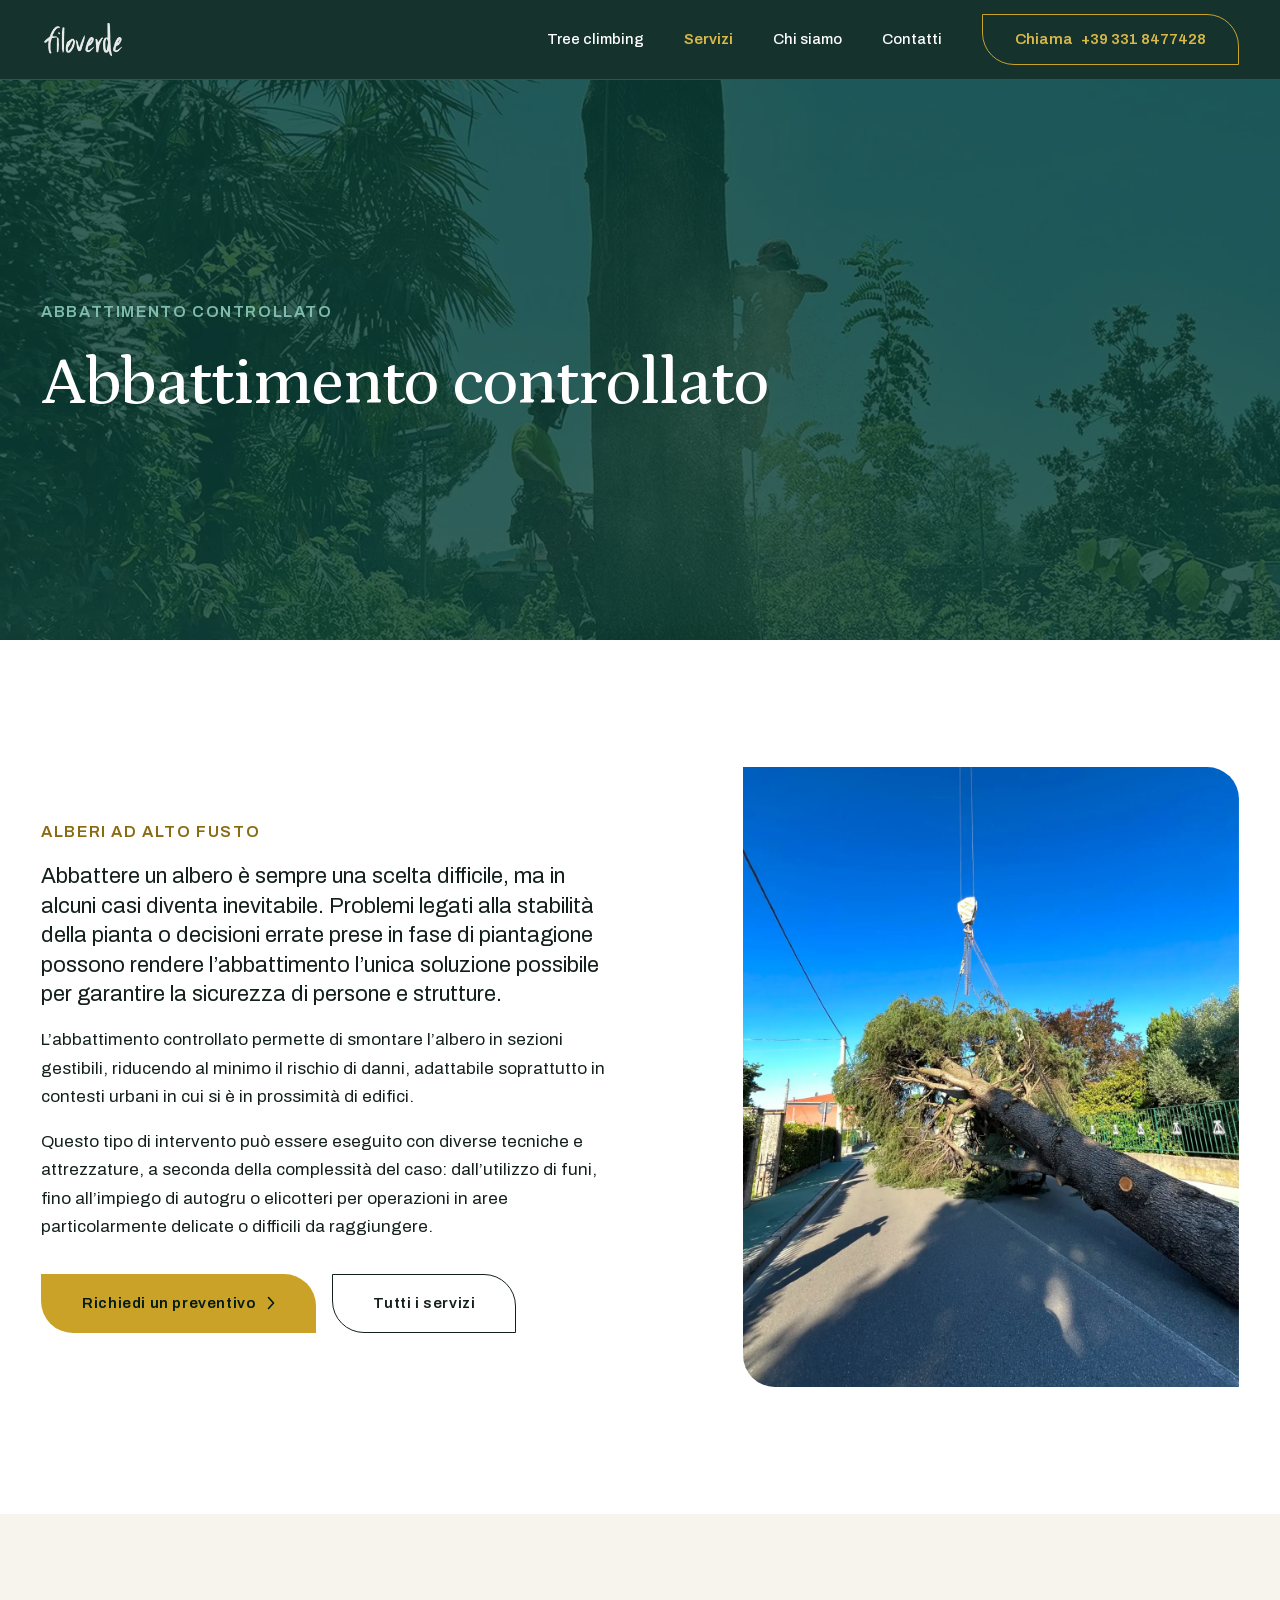
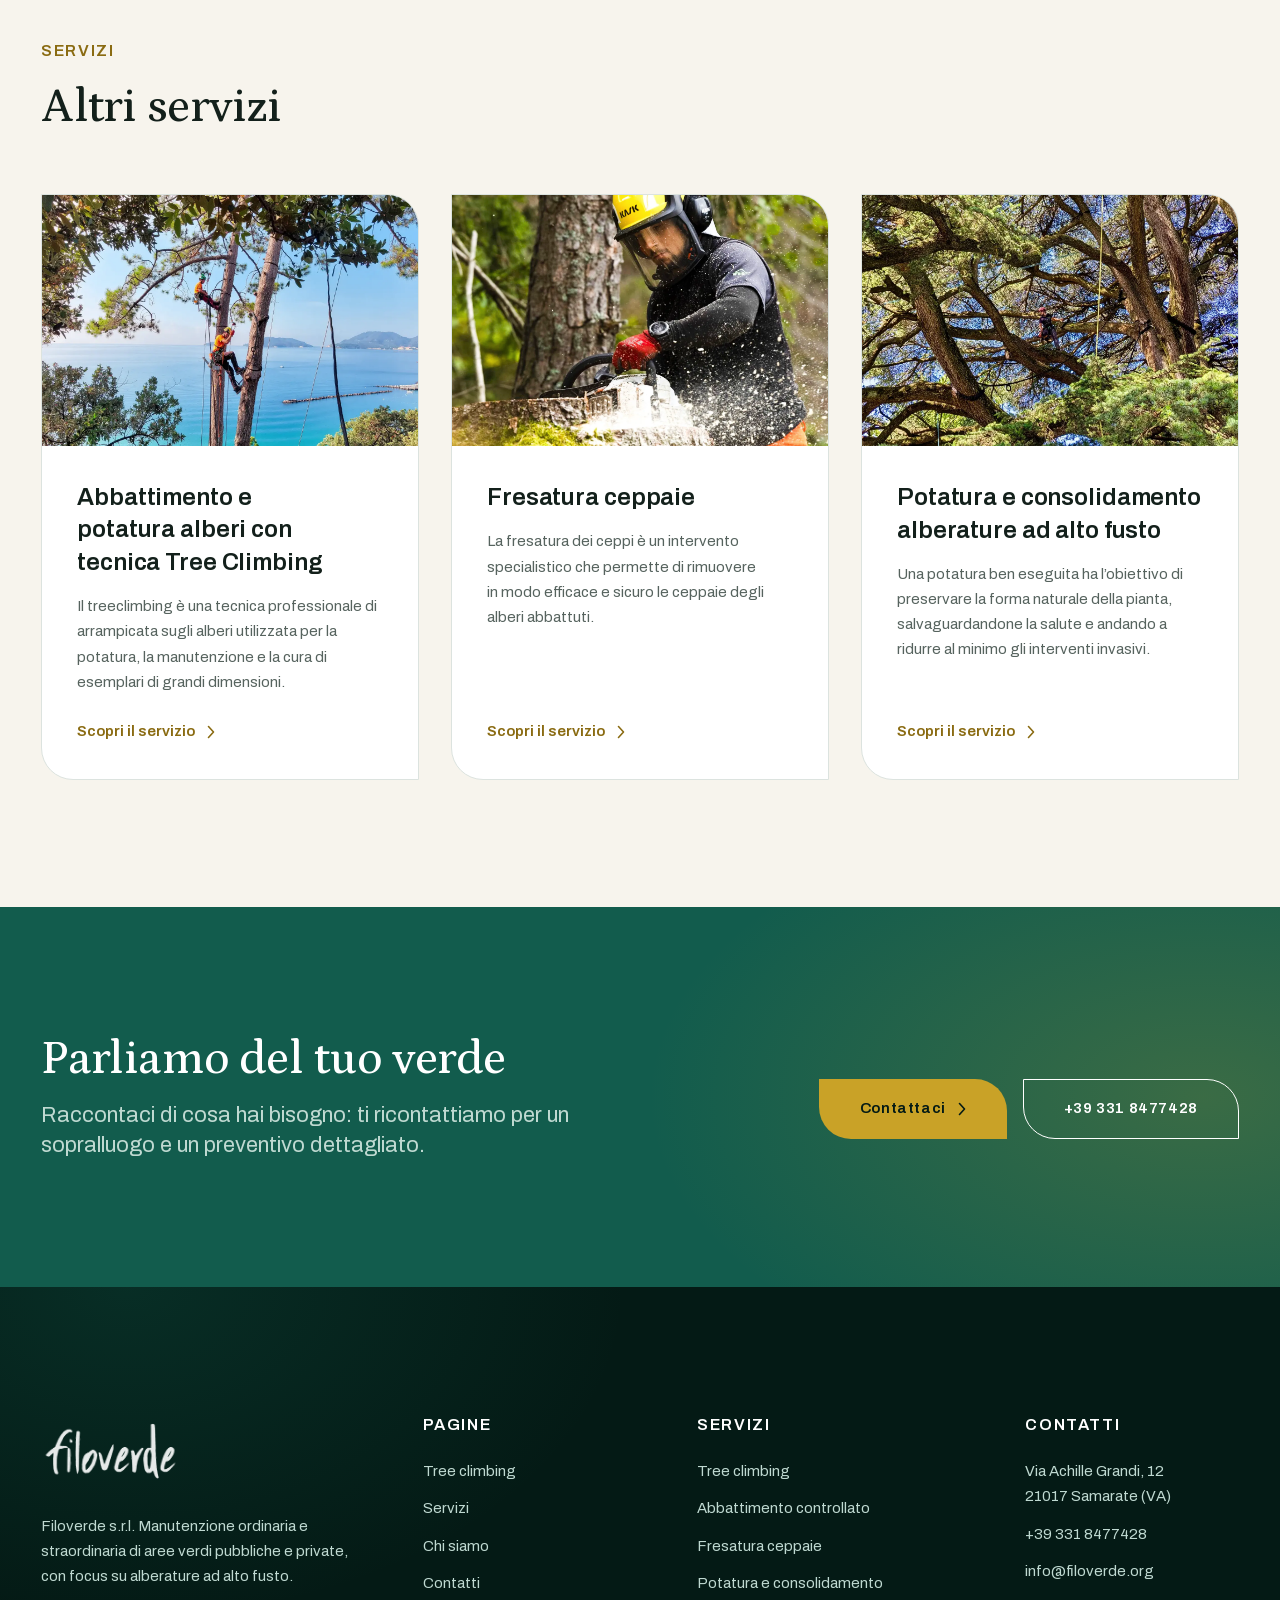
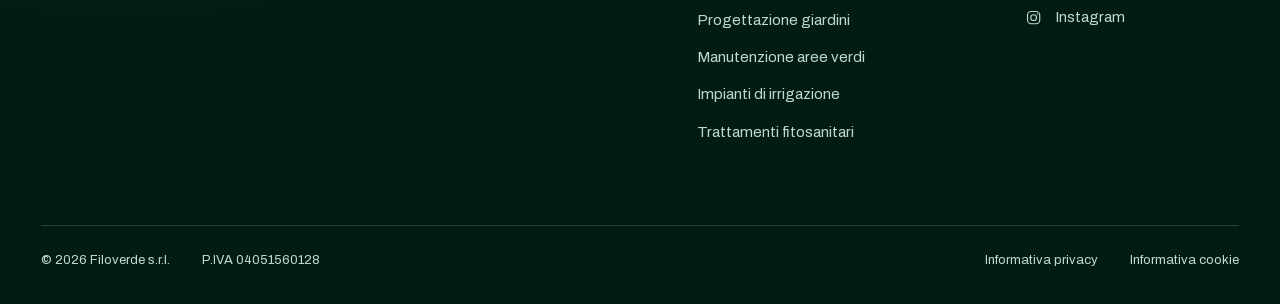
==== commit d3af2779: "inserimento foto" ====
--- a/mockup/abbattimento-controllato.html
+++ b/mockup/abbattimento-controllato.html
@@ -4,16 +4,15 @@
 <meta charset="utf-8">
 <meta name="viewport" content="width=device-width, initial-scale=1, viewport-fit=cover">
 <meta name="theme-color" content="#0B3F35">
-<link rel="icon" href="../assets/favicon/favicon.ico" sizes="48x48">
-<link rel="icon" type="image/png" sizes="32x32" href="../assets/favicon/favicon32.png">
-<link rel="icon" type="image/png" sizes="16x16" href="../assets/favicon/favicon16.png">
-<link rel="icon" type="image/png" sizes="192x192" href="../assets/favicon/favicon192.png">
-<link rel="apple-touch-icon" href="../assets/favicon/appletouchicon.png">
+<link rel="icon" type="image/png" sizes="48x48" href="assets/favicon/favicon48.png">
+<link rel="icon" type="image/png" sizes="32x32" href="assets/favicon/favicon32.png">
+<link rel="icon" type="image/png" sizes="16x16" href="assets/favicon/favicon16.png">
+<link rel="icon" type="image/png" sizes="192x192" href="assets/favicon/favicon192.png">
+<link rel="apple-touch-icon" href="assets/favicon/appletouchicon.png">
 <title>Abbattimento controllato | Filoverde Srl</title>
 <meta name="description" content="Abbattere un albero è sempre una scelta difficile, ma in alcuni casi diventa inevitabile.">
-<link rel="preconnect" href="https://fonts.googleapis.com">
-<link rel="preconnect" href="https://fonts.gstatic.com" crossorigin>
-<link href="https://fonts.googleapis.com/css2?family=Archivo:ital,wght@0,400;0,500;0,600;1,400&amp;family=Petrona:ital,wght@0,400;0,500;0,600;1,400&amp;display=swap" rel="stylesheet">
+<link rel="preload" href="assets/fonts/archivo-normal-latin.woff2" as="font" type="font/woff2" crossorigin>
+<link rel="stylesheet" href="assets/css/fonts.css">
 <link rel="stylesheet" href="assets/css/style.css">
 </head>
 <body>
@@ -22,9 +21,9 @@
 <header class="testata">
   <div class="contenitore testata__riga">
     <a class="testata__logo" href="index.html" aria-label="Filoverde, torna alla home">
-      <img src="../assets/images/logo/logofiloverdebianco.webp" alt="Filoverde" width="604" height="330">
+      <img src="assets/images/logo/logofiloverdebianco.webp" width="604" height="330" alt="Filoverde">
     </a>
-    <button class="menu-toggle" type="button" aria-expanded="false" aria-controls="nav-principale" aria-label="Apri il menu"><svg class="menu-icona" viewBox="0 0 28 28" aria-hidden="true" focusable="false"><path class="menu-icona__asta" d="M7 5v18"/><path class="menu-icona__alto" d="M7 5h14"/><path class="menu-icona__medio" d="M7 14h10"/></svg></button>
+    <button class="menu-toggle" type="button" aria-expanded="false" aria-controls="nav-principale" aria-label="Apri il menu"><svg class="menu-icona" viewBox="0 0 28 28" aria-hidden="true" focusable="false"><path class="menu-icona__alto" d="M5 8h18"/><path class="menu-icona__medio" d="M5 14h18"/><path class="menu-icona__basso" d="M5 20h18"/></svg></button>
     <nav class="testata__nav" id="nav-principale" aria-label="Navigazione principale">
       <ul>
         <li><a href="tree-climbing.html">Tree climbing</a></li>
@@ -38,9 +37,11 @@
 </header>
 
 <main id="contenuto">
-  <section class="pagina-testata">
+  <section class="pagina-testata" style="position:relative;isolation:isolate;overflow:hidden">
+    <img src="assets/images/foto/abbattimento_controllato_hero.webp" width="1500" height="1000" alt="" aria-hidden="true" style="position:absolute;inset:0;width:100%;height:100%;object-fit:cover;z-index:-2">
+    <div aria-hidden="true" style="position:absolute;inset:0;z-index:-1;background:var(--verde-800);opacity:.82"></div>
     <div class="contenitore" data-reveal>
-      <nav class="briciole" aria-label="Percorso"><a href="index.html">Home</a> &nbsp;/&nbsp; <a href="servizi.html">Servizi</a> &nbsp;/&nbsp; Abbattimento controllato</nav>
+      <nav class="briciole" aria-label="Percorso">Abbattimento controllato</nav>
       <h1>Abbattimento controllato</h1>
     </div>
   </section>
@@ -57,7 +58,7 @@
           <a class="btn btn--fantasma" href="servizi.html">Tutti i servizi</a>
         </div>
       </div>
-      <div class="ritratto" data-reveal><img src="../assets/images/foto/abbattimentocontrollato01.webp" srcset="../assets/images/foto/w640/abbattimentocontrollato01.webp 640w, ../assets/images/foto/w1024/abbattimentocontrollato01.webp 1024w, ../assets/images/foto/abbattimentocontrollato01.webp 1800w" sizes="(min-width:64em) 40vw, 100vw" alt="Fusto di un albero sezionato e calato a terra con funi durante un abbattimento controllato" width="1800" height="2400"></div>
+      <div class="ritratto" data-reveal><img src="assets/images/foto/abbattimento_controllato_autogru.webp" width="1200" height="1600" alt="Tronco di un grande albero sollevato con l'autogru durante un abbattimento controllato su strada" loading="lazy"></div>
     </div>
   </section>
 
@@ -69,7 +70,7 @@
       </div>
       <div class="griglia scaglionato">
         <article class="scheda">
-          <div class="scheda__media"><img src="../assets/images/foto/treeclimbingabbattimento01.webp" srcset="../assets/images/foto/w640/treeclimbingabbattimento01.webp 640w, ../assets/images/foto/treeclimbingabbattimento01.webp 1006w" sizes="(min-width:64em) 300px, (min-width:40em) 50vw, 100vw" alt="Arboricoltore in tree climbing sul fusto di un albero ad alto fusto" width="1006" height="1130" loading="lazy"></div>
+          <div class="scheda__media"><img src="assets/images/foto/treeclimbing_hero_mare.webp" width="1400" height="900" alt="Arboricoltore in tree climbing sulla chioma di un pino, con il mare sullo sfondo" loading="lazy"></div>
           <div class="scheda__corpo">
             <h3><a class="scheda__titolo" href="tree-climbing.html">Abbattimento e potatura alberi con tecnica Tree Climbing</a></h3>
             <p>Il treeclimbing è una tecnica professionale di arrampicata sugli alberi utilizzata per la potatura, la manutenzione e la cura di esemplari di grandi dimensioni.</p>
@@ -77,7 +78,7 @@
           </div>
         </article>
         <article class="scheda">
-          <div class="scheda__media"><img src="../assets/images/foto/fresaturaceppaia01.webp" srcset="../assets/images/foto/w640/fresaturaceppaia01.webp 640w, ../assets/images/foto/fresaturaceppaia01.webp 900w" sizes="(min-width:64em) 300px, (min-width:40em) 50vw, 100vw" alt="Fresa per ceppaie al lavoro su un ceppo residuo" width="900" height="1600" loading="lazy"></div>
+          <div class="scheda__media"><img src="assets/images/foto/ceppaie.webp" width="1500" height="1000" alt="Operatore con casco e visiera mentre taglia una ceppaia con la motosega" loading="lazy"></div>
           <div class="scheda__corpo">
             <h3><a class="scheda__titolo" href="fresatura-ceppaie.html">Fresatura ceppaie</a></h3>
             <p>La fresatura dei ceppi è un intervento specialistico che permette di rimuovere in modo efficace e sicuro le ceppaie degli alberi abbattuti.</p>
@@ -85,7 +86,7 @@
           </div>
         </article>
         <article class="scheda">
-          <div class="scheda__media"><img src="../assets/images/foto/treeclimbingchiomaalta01.webp" srcset="../assets/images/foto/w640/treeclimbingchiomaalta01.webp 640w, ../assets/images/foto/w1024/treeclimbingchiomaalta01.webp 1024w, ../assets/images/foto/treeclimbingchiomaalta01.webp 1800w" sizes="(min-width:64em) 300px, (min-width:40em) 50vw, 100vw" alt="Operatore su fune nella chioma alta di un albero" width="1800" height="2400" loading="lazy"></div>
+          <div class="scheda__media"><img src="assets/images/foto/potatura_consolidamento_altofusto.webp" width="1400" height="933" alt="Arboricoltore tra le grandi branche di un cedro, assicurato alle funi" loading="lazy"></div>
           <div class="scheda__corpo">
             <h3><a class="scheda__titolo" href="potatura-consolidamento.html">Potatura e consolidamento alberature ad alto fusto</a></h3>
             <p>Una potatura ben eseguita ha l’obiettivo di preservare la forma naturale della pianta, salvaguardandone la salute e andando a ridurre al minimo gli interventi invasivi.</p>
@@ -115,7 +116,7 @@
   <div class="contenitore">
     <div class="pie__griglia">
       <div>
-        <img class="pie__logo" src="../assets/images/logo/logofiloverdebianco.webp" alt="Filoverde" width="604" height="330" loading="lazy">
+        <img class="pie__logo" src="assets/images/logo/logofiloverdebianco.webp" width="604" height="330" alt="Filoverde" loading="lazy">
         <p>Filoverde s.r.l. Manutenzione ordinaria e straordinaria di aree verdi pubbliche e private, con focus su alberature ad alto fusto.</p>
       </div>
       <div>
--- a/mockup/assets/css/fonts.css
+++ b/mockup/assets/css/fonts.css
@@ -0,0 +1,17 @@
+/* Font self-hosted: Archivo, Petrona (SIL Open Font License) */
+@font-face{font-family: 'Archivo'; font-style: italic; font-weight: 400; font-stretch: 100%; font-display: swap; src: url(../fonts/archivo-italic-latin-ext.woff2) format('woff2'); unicode-range: U+0100-02BA, U+02BD-02C5, U+02C7-02CC, U+02CE-02D7, U+02DD-02FF, U+0304, U+0308, U+0329, U+1D00-1DBF, U+1E00-1E9F, U+1EF2-1EFF, U+2020, U+20A0-20AB, U+20AD-20C4, U+2113, U+2C60-2C7F, U+A720-A7FF;}
+@font-face{font-family: 'Archivo'; font-style: italic; font-weight: 400; font-stretch: 100%; font-display: swap; src: url(../fonts/archivo-italic-latin.woff2) format('woff2'); unicode-range: U+0000-00FF, U+0131, U+0152-0153, U+02BB-02BC, U+02C6, U+02DA, U+02DC, U+0304, U+0308, U+0329, U+2000-206F, U+20AC, U+2122, U+2191, U+2193, U+2212, U+2215, U+FEFF, U+FFFD;}
+@font-face{font-family: 'Archivo'; font-style: normal; font-weight: 400; font-stretch: 100%; font-display: swap; src: url(../fonts/archivo-normal-latin-ext.woff2) format('woff2'); unicode-range: U+0100-02BA, U+02BD-02C5, U+02C7-02CC, U+02CE-02D7, U+02DD-02FF, U+0304, U+0308, U+0329, U+1D00-1DBF, U+1E00-1E9F, U+1EF2-1EFF, U+2020, U+20A0-20AB, U+20AD-20C4, U+2113, U+2C60-2C7F, U+A720-A7FF;}
+@font-face{font-family: 'Archivo'; font-style: normal; font-weight: 400; font-stretch: 100%; font-display: swap; src: url(../fonts/archivo-normal-latin.woff2) format('woff2'); unicode-range: U+0000-00FF, U+0131, U+0152-0153, U+02BB-02BC, U+02C6, U+02DA, U+02DC, U+0304, U+0308, U+0329, U+2000-206F, U+20AC, U+2122, U+2191, U+2193, U+2212, U+2215, U+FEFF, U+FFFD;}
+@font-face{font-family: 'Archivo'; font-style: normal; font-weight: 500; font-stretch: 100%; font-display: swap; src: url(../fonts/archivo-normal-latin-ext.woff2) format('woff2'); unicode-range: U+0100-02BA, U+02BD-02C5, U+02C7-02CC, U+02CE-02D7, U+02DD-02FF, U+0304, U+0308, U+0329, U+1D00-1DBF, U+1E00-1E9F, U+1EF2-1EFF, U+2020, U+20A0-20AB, U+20AD-20C4, U+2113, U+2C60-2C7F, U+A720-A7FF;}
+@font-face{font-family: 'Archivo'; font-style: normal; font-weight: 500; font-stretch: 100%; font-display: swap; src: url(../fonts/archivo-normal-latin.woff2) format('woff2'); unicode-range: U+0000-00FF, U+0131, U+0152-0153, U+02BB-02BC, U+02C6, U+02DA, U+02DC, U+0304, U+0308, U+0329, U+2000-206F, U+20AC, U+2122, U+2191, U+2193, U+2212, U+2215, U+FEFF, U+FFFD;}
+@font-face{font-family: 'Archivo'; font-style: normal; font-weight: 600; font-stretch: 100%; font-display: swap; src: url(../fonts/archivo-normal-latin-ext.woff2) format('woff2'); unicode-range: U+0100-02BA, U+02BD-02C5, U+02C7-02CC, U+02CE-02D7, U+02DD-02FF, U+0304, U+0308, U+0329, U+1D00-1DBF, U+1E00-1E9F, U+1EF2-1EFF, U+2020, U+20A0-20AB, U+20AD-20C4, U+2113, U+2C60-2C7F, U+A720-A7FF;}
+@font-face{font-family: 'Archivo'; font-style: normal; font-weight: 600; font-stretch: 100%; font-display: swap; src: url(../fonts/archivo-normal-latin.woff2) format('woff2'); unicode-range: U+0000-00FF, U+0131, U+0152-0153, U+02BB-02BC, U+02C6, U+02DA, U+02DC, U+0304, U+0308, U+0329, U+2000-206F, U+20AC, U+2122, U+2191, U+2193, U+2212, U+2215, U+FEFF, U+FFFD;}
+@font-face{font-family: 'Petrona'; font-style: italic; font-weight: 400; font-display: swap; src: url(../fonts/petrona-italic-latin-ext.woff2) format('woff2'); unicode-range: U+0100-02BA, U+02BD-02C5, U+02C7-02CC, U+02CE-02D7, U+02DD-02FF, U+0304, U+0308, U+0329, U+1D00-1DBF, U+1E00-1E9F, U+1EF2-1EFF, U+2020, U+20A0-20AB, U+20AD-20C4, U+2113, U+2C60-2C7F, U+A720-A7FF;}
+@font-face{font-family: 'Petrona'; font-style: italic; font-weight: 400; font-display: swap; src: url(../fonts/petrona-italic-latin.woff2) format('woff2'); unicode-range: U+0000-00FF, U+0131, U+0152-0153, U+02BB-02BC, U+02C6, U+02DA, U+02DC, U+0304, U+0308, U+0329, U+2000-206F, U+20AC, U+2122, U+2191, U+2193, U+2212, U+2215, U+FEFF, U+FFFD;}
+@font-face{font-family: 'Petrona'; font-style: normal; font-weight: 400; font-display: swap; src: url(../fonts/petrona-normal-latin-ext.woff2) format('woff2'); unicode-range: U+0100-02BA, U+02BD-02C5, U+02C7-02CC, U+02CE-02D7, U+02DD-02FF, U+0304, U+0308, U+0329, U+1D00-1DBF, U+1E00-1E9F, U+1EF2-1EFF, U+2020, U+20A0-20AB, U+20AD-20C4, U+2113, U+2C60-2C7F, U+A720-A7FF;}
+@font-face{font-family: 'Petrona'; font-style: normal; font-weight: 400; font-display: swap; src: url(../fonts/petrona-normal-latin.woff2) format('woff2'); unicode-range: U+0000-00FF, U+0131, U+0152-0153, U+02BB-02BC, U+02C6, U+02DA, U+02DC, U+0304, U+0308, U+0329, U+2000-206F, U+20AC, U+2122, U+2191, U+2193, U+2212, U+2215, U+FEFF, U+FFFD;}
+@font-face{font-family: 'Petrona'; font-style: normal; font-weight: 500; font-display: swap; src: url(../fonts/petrona-normal-latin-ext.woff2) format('woff2'); unicode-range: U+0100-02BA, U+02BD-02C5, U+02C7-02CC, U+02CE-02D7, U+02DD-02FF, U+0304, U+0308, U+0329, U+1D00-1DBF, U+1E00-1E9F, U+1EF2-1EFF, U+2020, U+20A0-20AB, U+20AD-20C4, U+2113, U+2C60-2C7F, U+A720-A7FF;}
+@font-face{font-family: 'Petrona'; font-style: normal; font-weight: 500; font-display: swap; src: url(../fonts/petrona-normal-latin.woff2) format('woff2'); unicode-range: U+0000-00FF, U+0131, U+0152-0153, U+02BB-02BC, U+02C6, U+02DA, U+02DC, U+0304, U+0308, U+0329, U+2000-206F, U+20AC, U+2122, U+2191, U+2193, U+2212, U+2215, U+FEFF, U+FFFD;}
+@font-face{font-family: 'Petrona'; font-style: normal; font-weight: 600; font-display: swap; src: url(../fonts/petrona-normal-latin-ext.woff2) format('woff2'); unicode-range: U+0100-02BA, U+02BD-02C5, U+02C7-02CC, U+02CE-02D7, U+02DD-02FF, U+0304, U+0308, U+0329, U+1D00-1DBF, U+1E00-1E9F, U+1EF2-1EFF, U+2020, U+20A0-20AB, U+20AD-20C4, U+2113, U+2C60-2C7F, U+A720-A7FF;}
+@font-face{font-family: 'Petrona'; font-style: normal; font-weight: 600; font-display: swap; src: url(../fonts/petrona-normal-latin.woff2) format('woff2'); unicode-range: U+0000-00FF, U+0131, U+0152-0153, U+02BB-02BC, U+02C6, U+02DA, U+02DC, U+0304, U+0308, U+0329, U+2000-206F, U+20AC, U+2122, U+2191, U+2193, U+2212, U+2215, U+FEFF, U+FFFD;}
--- a/mockup/assets/css/style.css
+++ b/mockup/assets/css/style.css
@@ -274,10 +274,10 @@
 .hero::after{
   content:"";position:absolute;inset:0;z-index:-1;
   background:
-    linear-gradient(180deg,rgba(4,26,21,.72) 0%,rgba(4,26,21,.30) 30%,rgba(4,26,21,.62) 66%,rgb(4,26,21) 100%),
+    linear-gradient(180deg,rgba(4,26,21,.72) 0%,rgba(4,26,21,.30) 30%,rgba(4,26,21,.62) 66%,rgba(4,26,21,.38) 100%),
     linear-gradient(90deg,rgba(4,26,21,.70) 0%,transparent 62%);
 }
-.hero__contenuto{padding-block:var(--spazio-sezione);width:100%}
+.hero__contenuto{padding-block:var(--spazio-sezione);width:100%;max-width:calc(var(--max) + 14rem)}
 .hero h1{max-width:16ch;margin-bottom:var(--s6);text-shadow:0 2px 24px rgba(4,26,21,.45)}
 .hero__sottotitolo{
   color:var(--verde-200);font-size:var(--t-lead);line-height:var(--interlinea-media);
@@ -319,22 +319,27 @@
 /* Dopo la hero: fondo sabbia, card contenute e sfalsate.
    La hero chiude con un angolo a foglia, cosi' il passaggio foto -> foto
    passa da un cambio di fondo e di forma, non da un semplice spazio. */
-.dopo-hero{background:var(--verde-950)}
-.entrypoint{display:grid;grid-template-columns:1fr;gap:2px;background:var(--verde-950)}
+.dopo-hero{background:rgb(18,92,77);background-image:none;
+  /* Il titolo ha mezzo interlinea sopra le maiuscole: si toglie dal padding alto per pareggiare otticamente il basso */
+  padding-top:calc(var(--spazio-sezione) - .6rem)}
+.dopo-hero__titolo{margin-bottom:var(--spazio-blocco);max-width:none}
+.entrypoint{display:grid;grid-template-columns:1fr;gap:var(--gap-griglia)}
 .entrypoint__carta{
   position:relative;display:flex;flex-direction:column;justify-content:flex-end;
-  min-height:clamp(21rem,38vw,30rem);
-  padding:var(--s10) var(--padding-carta) var(--s9);
+  min-height:clamp(24rem,34vw,31rem);
+  padding:var(--s10) var(--padding-carta) var(--s5);
+  border-radius:var(--foglia);
+  transition:border-radius 560ms var(--ease-organico);
   color:#fff;text-decoration:none;overflow:hidden;isolation:isolate;
 }
 .entrypoint__carta img{position:absolute;inset:0;width:100%;height:100%;object-fit:cover;z-index:-2}
 .entrypoint__carta::after{
   content:"";position:absolute;inset:0;z-index:-1;
-  background:linear-gradient(180deg,rgb(4,26,21) 0%,rgba(4,26,21,.08) 28%,rgba(4,26,21,.58) 56%,rgba(4,26,21,.92) 100%);
+  background:linear-gradient(180deg,rgba(4,26,21,0) 0%,rgba(4,26,21,0) 40%,rgba(4,26,21,.35) 62%,rgba(4,26,21,.62) 82%,rgba(4,26,21,.75) 100%);
   transition:background 460ms var(--ease);
 }
-.entrypoint__carta h3{font-size:var(--t-h3);margin-bottom:var(--s4)}
-.entrypoint__carta p{color:var(--verde-200);margin-bottom:var(--s6);max-width:26rem}
+.entrypoint__carta h3{font-size:var(--t-h3);margin-bottom:var(--s4);text-shadow:0 1px 14px rgba(4,26,21,.6)}
+.entrypoint__carta p{color:#fff;text-shadow:0 1px 10px rgba(4,26,21,.7);margin-bottom:var(--s8);max-width:26rem;text-wrap:pretty}
 
 /* ==========================================================================
    Corda verticale con nodi - unico punto in cui compare la corda
@@ -495,13 +500,20 @@
 /* ==========================================================================
    Citazione
    ========================================================================== */
-.citazione{max-width:44rem;margin:0 auto;text-align:center}
+/* Sfondo fotografico: foto a tutta sezione, velata di verde scuro per la leggibilita' */
+.sezione--citazione{position:relative;isolation:isolate;overflow:hidden;background-image:none;background-color:var(--verde-900)}
+.citazione__sfondo{position:absolute;inset:0;z-index:-2;width:100%;height:100%;object-fit:cover}
+.sezione--citazione::after{
+  content:"";position:absolute;inset:0;z-index:-1;
+  background:rgba(7,38,31,.88);
+}
+.citazione{max-width:60rem;margin:0 auto;text-align:center}
 .citazione__foglia{width:2.25rem;height:2.25rem;margin:0 auto var(--s7);color:var(--ottone-400)}
 .citazione blockquote{
   margin:0;font-family:var(--font-display);font-weight:400;
-  font-size:clamp(1.875rem,1.25rem + 2.4vw,3.25rem);line-height:var(--interlinea-stretta);
-}
-.citazione blockquote p{max-width:none;margin:0}
+  font-size:clamp(1.75rem,1.2rem + 2vw,3rem);line-height:var(--interlinea-stretta);
+}
+.citazione blockquote p{max-width:none;margin:0;text-wrap:balance}
 .citazione figcaption{
   margin-top:var(--s7);color:var(--ottone-400);
 }
@@ -667,7 +679,9 @@
   background:var(--verde-800);color:#fff;
   padding-block:var(--spazio-sezione);
   background-image:radial-gradient(78% 90% at 90% 4%,rgba(27,148,123,.28),transparent 60%);
-}
+  min-height:560px;display:flex;align-items:center;
+}
+.pagina-testata>.contenitore{width:100%}
 .pagina-testata p{color:var(--verde-200);font-size:var(--t-lead);line-height:var(--interlinea-media);margin:var(--s6) 0 0}
 .briciole{color:var(--verde-300);margin-bottom:var(--s6)}
 .briciole a{text-decoration:none}
@@ -682,22 +696,22 @@
   .menu-toggle{
     display:inline-grid;place-items:center;flex:none;
     margin-left:auto;width:3rem;height:3rem;padding:0;
-    background:none;border:1px solid var(--linea-scura);border-radius:var(--foglia);
-    color:#fff;cursor:pointer;
-    transition:border-radius 520ms var(--ease-organico),border-color var(--transizione),color var(--transizione),background var(--transizione);
+    background:none;border:0;border-radius:var(--r-minimo);
+    color:#fff;cursor:pointer;margin-right:-.5rem;
+    transition:color var(--transizione);
   }
-  .menu-toggle[aria-expanded="true"]{border-color:var(--ottone-500);color:var(--ottone-400);border-radius:var(--foglia-inversa)}
+  .menu-toggle[aria-expanded="true"]{color:var(--ottone-400)}
   .menu-icona{width:1.75rem;height:1.75rem;overflow:visible}
   .menu-icona path{
     fill:none;stroke:currentColor;stroke-width:2.3;stroke-linecap:round;
     transform-box:fill-box;transform-origin:center;
     transition:transform 440ms var(--ease),opacity 260ms var(--ease);
   }
-  /* Aperto: asta e braccio alto della F si incrociano a formare una X, il braccio medio si ritira.
-     Le traslazioni portano il centro di ogni tratto al centro dell'icona (14,14). */
-  .menu-toggle[aria-expanded="true"] .menu-icona__asta{transform:translate(7px,0) rotate(45deg)}
-  .menu-toggle[aria-expanded="true"] .menu-icona__alto{transform:translate(0,9px) rotate(45deg) scaleX(1.286)}
-  .menu-toggle[aria-expanded="true"] .menu-icona__medio{opacity:0;transform:translateX(-4px) scaleX(.4)}
+  /* Tre linee classiche; aperto: la prima e l'ultima si incrociano a formare una X, quella centrale si ritira.
+     Le traslazioni portano le linee al centro dell'icona (14,14). */
+  .menu-toggle[aria-expanded="true"] .menu-icona__alto{transform:translate(0,6px) rotate(45deg)}
+  .menu-toggle[aria-expanded="true"] .menu-icona__basso{transform:translate(0,-6px) rotate(-45deg)}
+  .menu-toggle[aria-expanded="true"] .menu-icona__medio{opacity:0;transform:scaleX(.4)}
   .testata__nav{
     display:none;margin-left:0;
     position:absolute;inset-inline:0;top:100%;
@@ -821,7 +835,7 @@
   .hero__contenuto{padding-block:var(--s8)}
   .hero h1{font-size:clamp(2rem,10vh,3rem);margin-bottom:var(--s4)}
   .hero .azioni{margin-top:var(--s6)}
-  .pagina-testata{padding-block:var(--s9)}
+  .pagina-testata{padding-block:var(--s9);min-height:480px}
 }
 
 /* --- Hover solo con mouse ---------------------------------------------------
@@ -838,7 +852,8 @@
   .testata__logo:hover{opacity:.8}
   .testata__nav a:hover{color:var(--ottone-400)}
   .testata__nav .testata__tel:hover{border-radius:var(--foglia-inversa);background:var(--ottone-500);color:var(--verde-950)}
-  .entrypoint__carta:hover::after{background:linear-gradient(180deg,rgb(4,26,21) 0%,rgba(4,26,21,.22) 28%,rgba(4,26,21,.66) 56%,rgba(7,38,31,.95) 100%)}
+  .entrypoint__carta:hover{border-radius:var(--foglia-inversa)}
+  .entrypoint__carta:hover::after{background:linear-gradient(180deg,rgba(4,26,21,.05) 0%,rgba(4,26,21,.08) 40%,rgba(4,26,21,.45) 62%,rgba(4,26,21,.7) 82%,rgba(4,26,21,.82) 100%)}
   a.indice__voce:hover .indice__vai{background:var(--ottone-500);border-color:var(--ottone-500);color:var(--verde-950)}
   a.indice__voce:hover{padding-left:var(--s6);background:var(--sabbia)}
   a.indice__voce:hover .indice__anelli{transform:scale(1.12)}
@@ -876,3 +891,19 @@
   body{color:#000;background:#fff}
   [data-reveal],.scaglionato>*{opacity:1 !important;transform:none !important}
 }
+
+/* Galleria a tutta larghezza: righe con altezza uguale, foto 1:1, 5:4, 16:9 */
+.galleria-fascia{display:flex;flex-direction:column;gap:var(--s3);padding-inline:var(--s3);margin-top:var(--s8)}
+.galleria-fascia__riga{display:flex;gap:var(--s3)}
+.galleria-fascia figure{margin:0;flex:var(--g) 1 0;aspect-ratio:var(--r);min-width:0;overflow:hidden;border-radius:var(--foglia);transition:border-radius 560ms var(--ease-organico)}
+.galleria-fascia img{width:100%;height:100%;object-fit:cover;filter:saturate(.94);transition:filter 620ms var(--ease)}
+@media (max-width:39.99em){
+  .galleria-fascia,.galleria-fascia__riga{gap:var(--s2)}
+  .galleria-fascia{padding-inline:var(--s2)}
+  .galleria-fascia__riga{flex-wrap:wrap}
+  .galleria-fascia figure[style*="16/9"]{flex-basis:100%}
+}
+@media (hover:hover){
+  .galleria-fascia figure:hover{border-radius:var(--foglia-inversa)}
+  .galleria-fascia figure:hover img{filter:saturate(1.06)}
+}
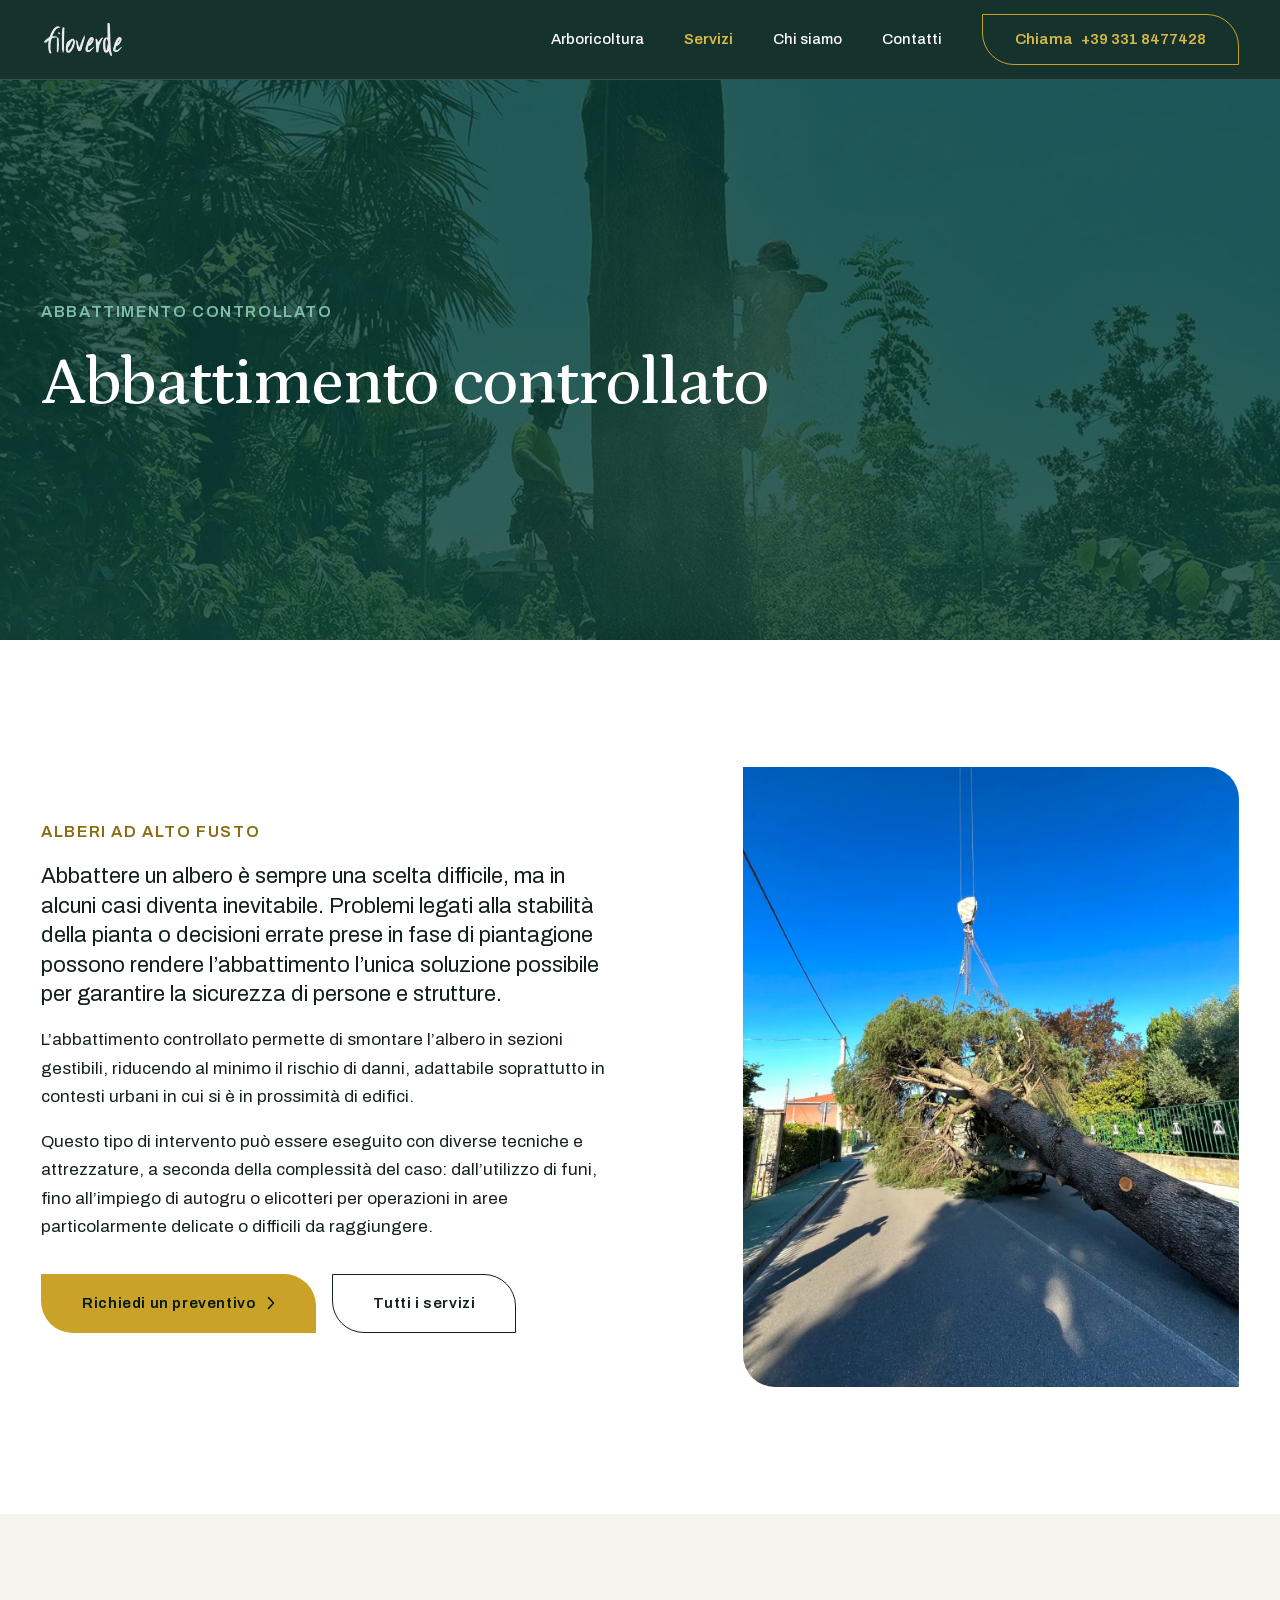
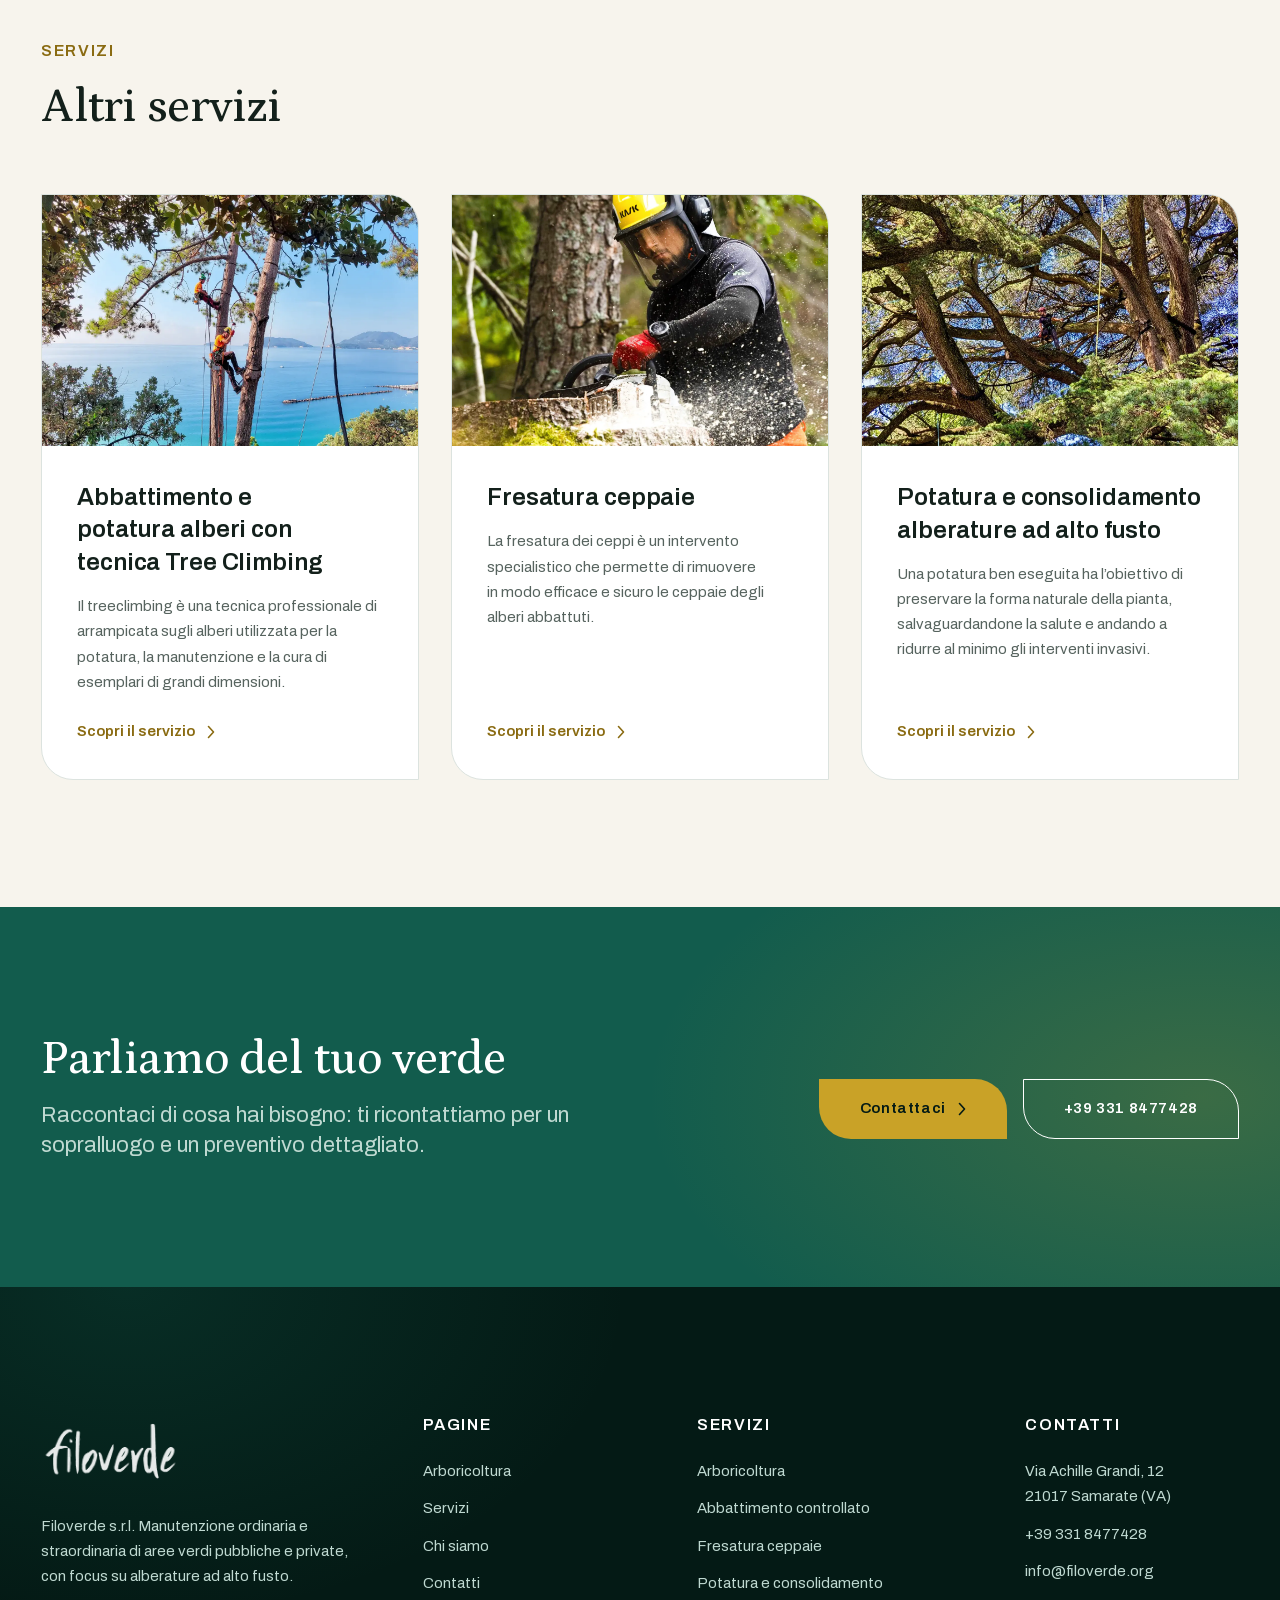
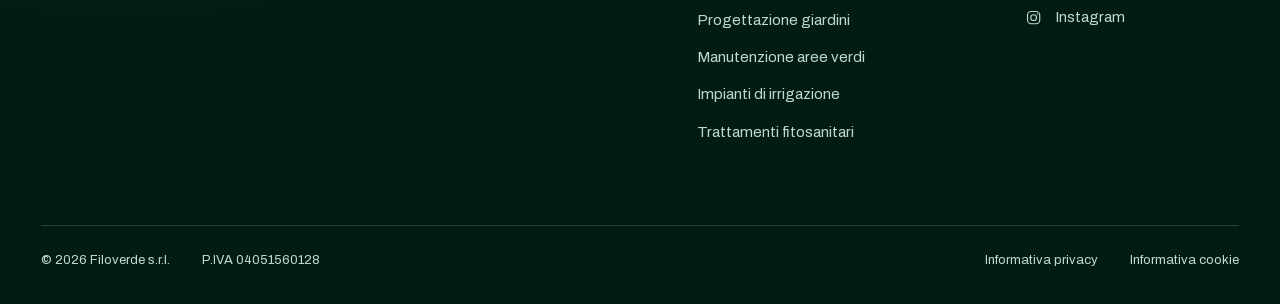
==== commit b4784616: "Testi: Arboricoltura al posto di Tree climbing, nuova hero, Come lavoriamo e galleria Co-Authored-By" ====
--- a/mockup/abbattimento-controllato.html
+++ b/mockup/abbattimento-controllato.html
@@ -26,7 +26,7 @@
     <button class="menu-toggle" type="button" aria-expanded="false" aria-controls="nav-principale" aria-label="Apri il menu"><svg class="menu-icona" viewBox="0 0 28 28" aria-hidden="true" focusable="false"><path class="menu-icona__alto" d="M5 8h18"/><path class="menu-icona__medio" d="M5 14h18"/><path class="menu-icona__basso" d="M5 20h18"/></svg></button>
     <nav class="testata__nav" id="nav-principale" aria-label="Navigazione principale">
       <ul>
-        <li><a href="tree-climbing.html">Tree climbing</a></li>
+        <li><a href="tree-climbing.html">Arboricoltura</a></li>
         <li><a href="servizi.html" aria-current="true">Servizi</a></li>
         <li><a href="chi-siamo.html">Chi siamo</a></li>
         <li><a href="contatti.html">Contatti</a></li>
@@ -122,7 +122,7 @@
       <div>
         <h3>Pagine</h3>
         <ul>
-          <li><a href="tree-climbing.html">Tree climbing</a></li>
+          <li><a href="tree-climbing.html">Arboricoltura</a></li>
           <li><a href="servizi.html">Servizi</a></li>
           <li><a href="chi-siamo.html">Chi siamo</a></li>
           <li><a href="contatti.html">Contatti</a></li>
@@ -131,7 +131,7 @@
       <div>
         <h3>Servizi</h3>
         <ul class="pie__servizi">
-          <li><a href="tree-climbing.html">Tree climbing</a></li>
+          <li><a href="tree-climbing.html">Arboricoltura</a></li>
           <li><a href="abbattimento-controllato.html">Abbattimento controllato</a></li>
           <li><a href="fresatura-ceppaie.html">Fresatura ceppaie</a></li>
           <li><a href="potatura-consolidamento.html">Potatura e consolidamento</a></li>
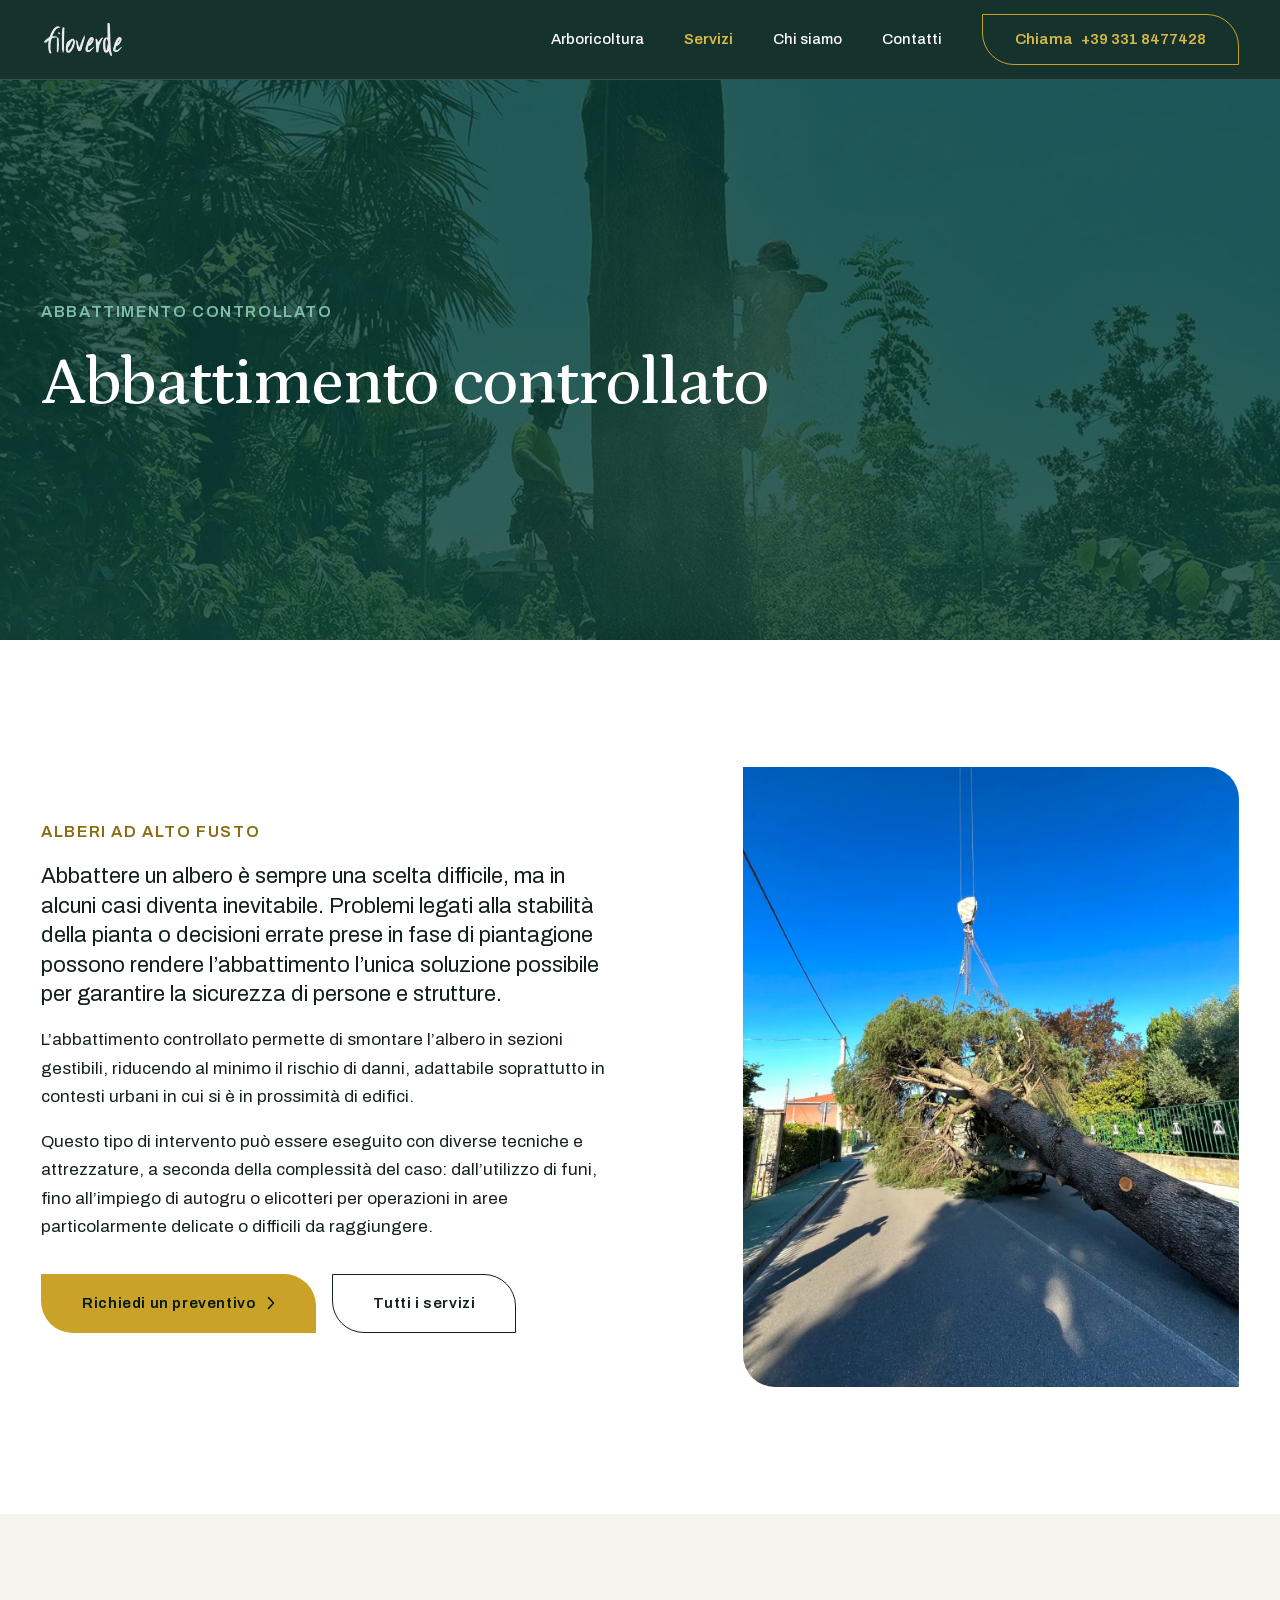
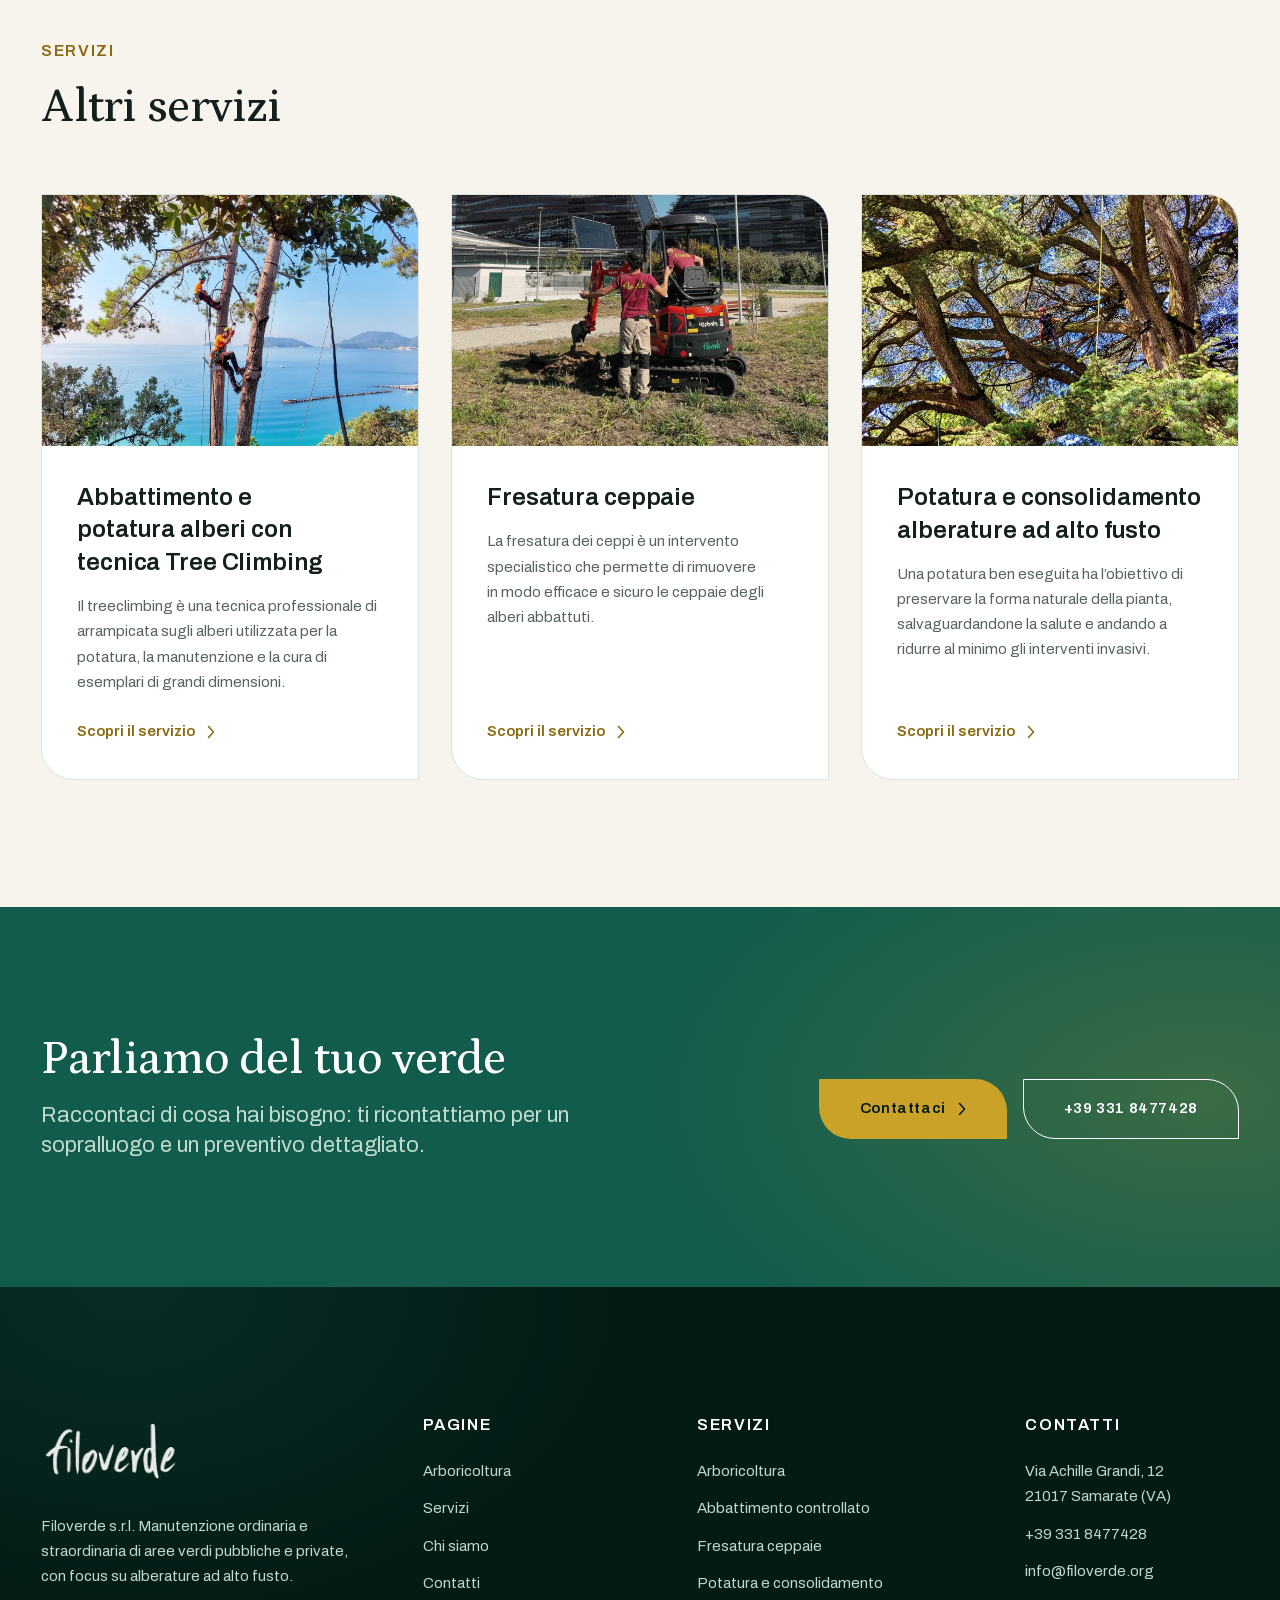
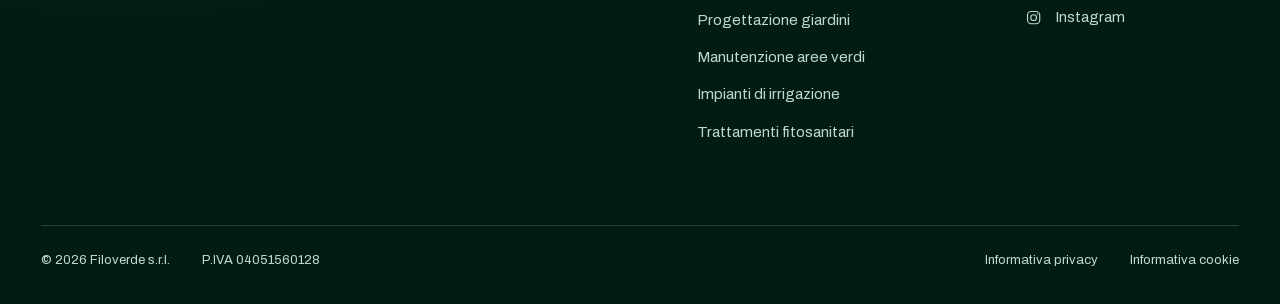
==== commit f813b57e: "Foto nuove: hero, fresatura ceppaie, galleria giardini; campo allega foto nel form contatti Co-Autho" ====
--- a/mockup/abbattimento-controllato.html
+++ b/mockup/abbattimento-controllato.html
@@ -78,7 +78,7 @@
           </div>
         </article>
         <article class="scheda">
-          <div class="scheda__media"><img src="assets/images/foto/ceppaie.webp" width="1500" height="1000" alt="Operatore con casco e visiera mentre taglia una ceppaia con la motosega" loading="lazy"></div>
+          <div class="scheda__media"><img src="assets/images/foto/fresatura_ceppaie_scheda.webp" width="1200" height="800" alt="Squadra Filoverde al lavoro con il miniescavatore per la rimozione di un ceppo in un parco" loading="lazy"></div>
           <div class="scheda__corpo">
             <h3><a class="scheda__titolo" href="fresatura-ceppaie.html">Fresatura ceppaie</a></h3>
             <p>La fresatura dei ceppi è un intervento specialistico che permette di rimuovere in modo efficace e sicuro le ceppaie degli alberi abbattuti.</p>
--- a/mockup/assets/css/style.css
+++ b/mockup/assets/css/style.css
@@ -603,6 +603,14 @@
 }
 .campo textarea{min-height:10rem;resize:vertical}
 .campo__aiuto{font-size:var(--t-xs);color:var(--grigio)}
+.campo__facoltativo{font-weight:400;color:var(--grigio)}
+.campo input[type="file"]{border-style:dashed;border-color:var(--verde-300);font-size:var(--t-sm);color:var(--grigio);cursor:pointer}
+.campo input[type="file"]::file-selector-button{
+  font:inherit;font-weight:600;color:var(--inchiostro);cursor:pointer;
+  margin-right:var(--s4);padding:var(--s2) var(--s4);
+  border:1px solid var(--verde-300);border-radius:var(--r-minimo);background:var(--verde-050);
+  transition:border-color var(--transizione),background-color var(--transizione);
+}
 .privacy{display:flex;gap:var(--s4);align-items:flex-start;grid-column:1/-1;font-size:var(--t-sm)}
 .privacy input{min-height:auto;width:20px;height:20px;margin-top:.3em;flex:none;accent-color:var(--ottone-500)}
 .form__invio{grid-column:1/-1;margin-top:var(--s2)}
@@ -865,6 +873,7 @@
   .galleria figure:hover img{filter:saturate(1.06)}
   .forma-quadrifoglio figure:hover img{filter:saturate(1.06)}
   .campo input:hover,.campo textarea:hover,.campo select:hover{border-color:var(--verde-300)}
+  .campo input[type="file"]:hover::file-selector-button{border-color:var(--verde-500)}
   .contatti__blocco a:hover{color:var(--ottone-600)}
   .pie a:hover{color:var(--ottone-400)}
   .briciole a:hover{color:var(--ottone-400)}
@@ -902,6 +911,7 @@
   .galleria-fascia{padding-inline:var(--s2)}
   .galleria-fascia__riga{flex-wrap:wrap}
   .galleria-fascia figure[style*="16/9"]{flex-basis:100%}
+  .galleria-fascia--quattro figure{flex:1 1 calc(50% - var(--s2));aspect-ratio:4/5}
 }
 @media (hover:hover){
   .galleria-fascia figure:hover{border-radius:var(--foglia-inversa)}
